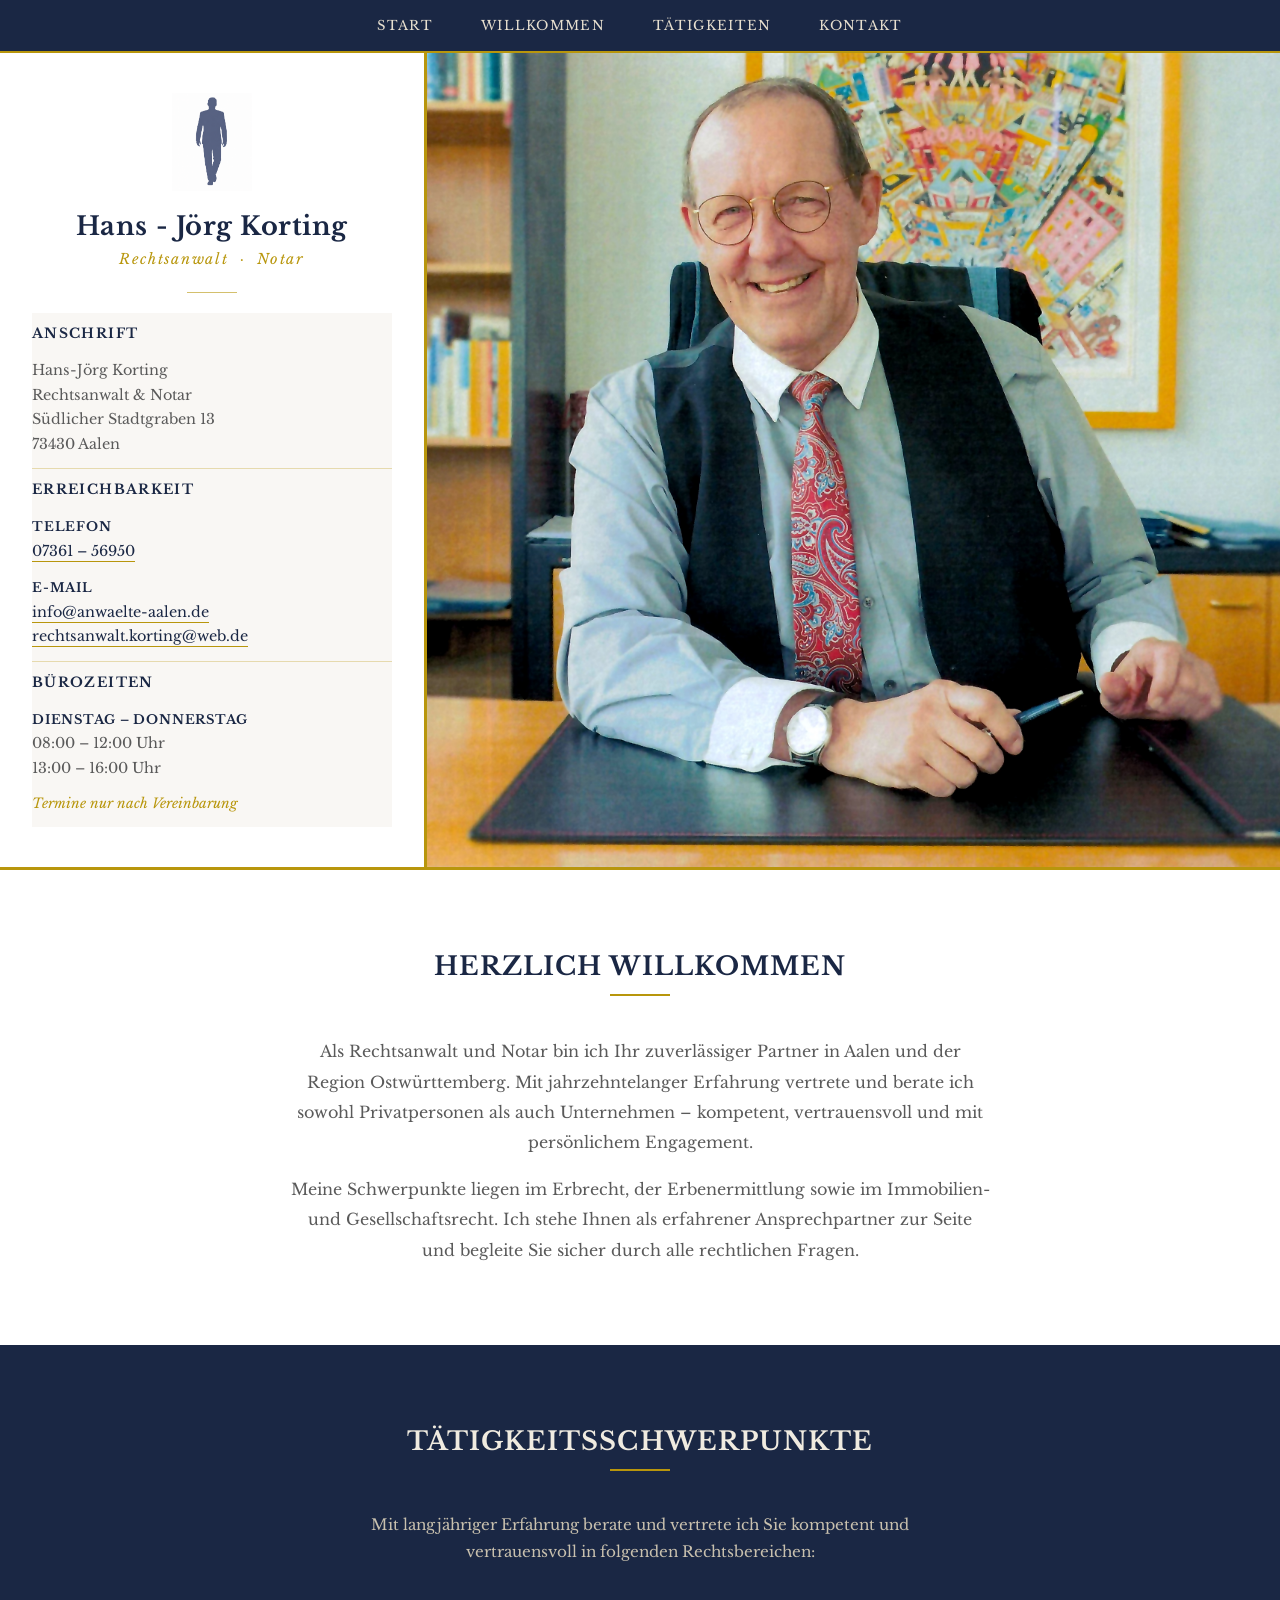
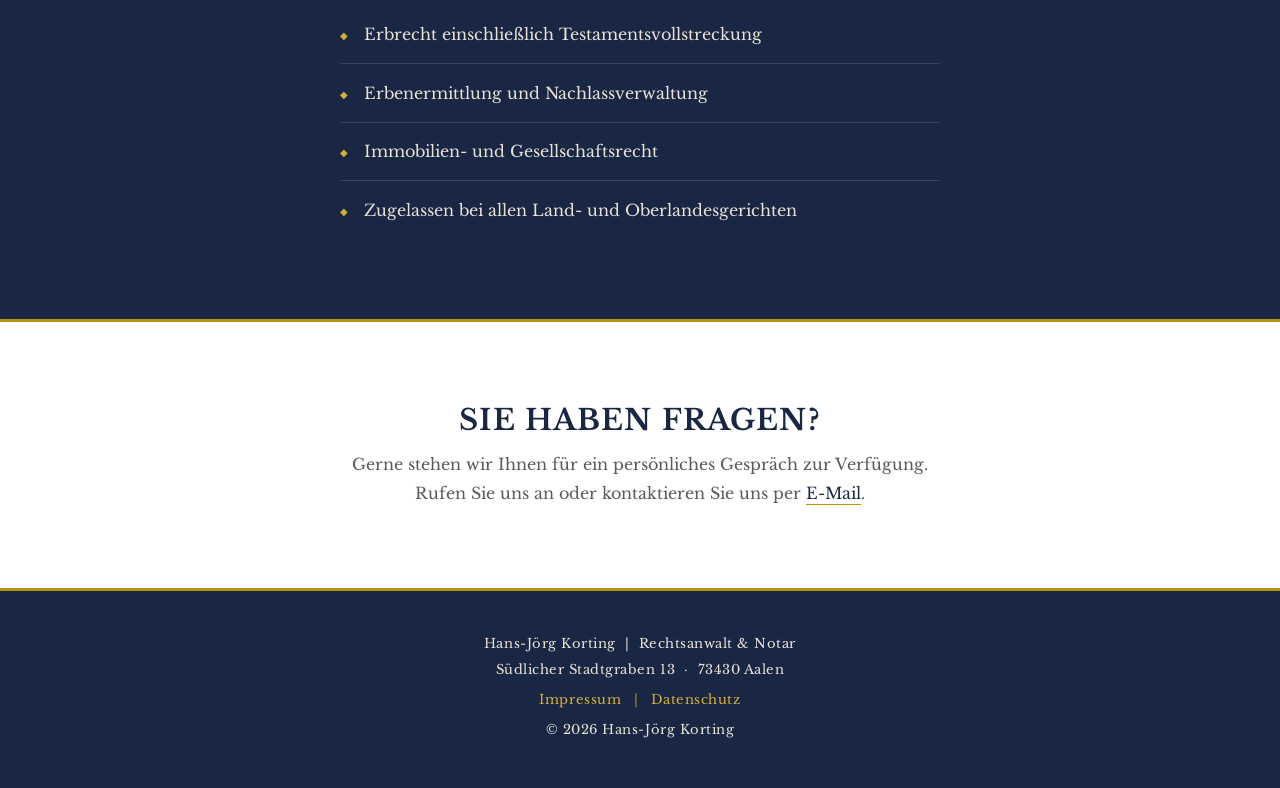
==== index.html @ 3448aa49 "remove word a.d." ====
<!DOCTYPE html>
<html lang="de">
<head>
  <meta charset="UTF-8">
  <meta name="viewport" content="width=device-width, initial-scale=1.0">
  <title>Hans-Jörg Korting – Rechtsanwalt &amp; Notar , Aalen</title>
  <meta name="description" content="Kanzlei Hans-Jörg Korting, Rechtsanwalt und Notar  in Aalen. Tätigkeitsschwerpunkte: Erbrecht, Erbenermittlung, Immobilien- und Gesellschaftsrecht.">
  <meta name="robots" content="index, follow">
  <!-- Open Graph / WhatsApp / Social Media Vorschau -->
  <meta property="og:type" content="website">
  <meta property="og:url" content="https://container.ga-cms.de/">
  <meta property="og:title" content="Hans-Jörg Korting – Rechtsanwalt &amp; Notar , Aalen">
  <meta property="og:description" content="Kanzlei Hans-Jörg Korting in Aalen. Tätigkeitsschwerpunkte: Erbrecht, Erbenermittlung, Immobilien- und Gesellschaftsrecht.">
  <meta property="og:image" content="https://container.ga-cms.de/images/logo.png">
  <meta property="og:image:width" content="1200">
  <meta property="og:image:height" content="630">
  <meta property="og:locale" content="de_DE">
  <link rel="icon" type="image/png" href="images/logo.png">
  <link rel="stylesheet" href="styles.css">
</head>
<body>

  <!-- =====================================================
       NAVIGATION
  ====================================================== -->
  <nav aria-label="Hauptnavigation">
    <div class="nav-inner">
      <a href="#hero">Start</a>
      <a href="#willkommen">Willkommen</a>
      <a href="#taetigkeiten">Tätigkeiten</a>
      <a href="#kontakt">Kontakt</a>
    </div>
  </nav>

  <!-- =====================================================
       HERO + PORTRAIT (Grid-Layout)
  ====================================================== -->
  <header id="hero" role="banner">
    <div class="intro-grid">

      <!-- Linke Spalte: Logo, Name, Kontakt-Kästchen -->
      <div class="intro-left">
        <img
          src="images/logo.png"
          alt="Kanzlei Hans-Jörg Korting Logo"
          class="hero-logo"
        >
        <h1 class="hero-name">Hans&nbsp;-&nbsp;Jörg Korting</h1>
        <p class="hero-title">Rechtsanwalt &nbsp;&middot;&nbsp; Notar </p>
        <span class="hero-divider" aria-hidden="true"></span>

        <div class="intro-cards" id="kontakt">
          <div class="kontakt-card">
            <h3>Anschrift</h3>
            <p>
              Hans-Jörg Korting<br>
              Rechtsanwalt &amp; Notar <br>
              Südlicher Stadtgraben 13<br>
              73430 Aalen
            </p>
          </div>
          <div class="kontakt-card">
            <h3>Erreichbarkeit</h3>
            <p>
              <span class="kontakt-label">Telefon</span><br>
              <a href="tel:+4973615695">07361 &ndash; 56950</a>
            </p>
            <p>
              <span class="kontakt-label">E-Mail</span><br>
              <a href="mailto:info@anwaelte-aalen.de">info@anwaelte-aalen.de</a><br>
              <a href="mailto:Rechtsanwalt.korting@web.de">rechtsanwalt.korting@web.de</a>
            </p>
          </div>
          <div class="kontakt-card">
            <h3>Bürozeiten</h3>
            <p>
              <span class="kontakt-label">Dienstag &ndash; Donnerstag</span><br>
              08:00 &ndash; 12:00 Uhr<br>
              13:00 &ndash; 16:00 Uhr
            </p>
            <p class="kontakt-hinweis">Termine nur nach Vereinbarung</p>
          </div>
        </div>
      </div>

      <!-- Rechte Spalte: Portrait -->
      <div class="intro-right">
        <img
          src="images/portrait.jpg"
          alt="Hans-Jörg Korting, Rechtsanwalt und Notar "
          class="portrait-img"
        >
      </div>

    </div>
  </header>



  <!-- =====================================================
       WILLKOMMEN
  ====================================================== -->
  <section id="willkommen" aria-labelledby="willkommen-heading">
    <div class="section-inner willkommen-inner">
      <h2 id="willkommen-heading" class="section-title">Herzlich Willkommen</h2>
      <p>
        Als Rechtsanwalt und Notar  bin ich Ihr zuverlässiger Partner in Aalen
        und der Region Ostwürttemberg. Mit jahrzehntelanger Erfahrung vertrete und
        berate ich sowohl Privatpersonen als auch Unternehmen – kompetent,
        vertrauensvoll und mit persönlichem Engagement.
      </p>
      <p>
        Meine Schwerpunkte liegen im Erbrecht, der Erbenermittlung sowie im
        Immobilien- und Gesellschaftsrecht. Ich stehe Ihnen als erfahrener
        Ansprechpartner zur Seite und begleite Sie sicher durch alle rechtlichen
        Fragen.
      </p>
    </div>
  </section>

  <!-- =====================================================
       TÄTIGKEITSSCHWERPUNKTE
  ====================================================== -->
  <section id="taetigkeiten" aria-labelledby="taetigkeiten-heading">
    <div class="section-inner">
      <h2 id="taetigkeiten-heading" class="section-title">Tätigkeitsschwerpunkte</h2>
      <p class="intro-text">
        Mit langjähriger Erfahrung berate und vertrete ich Sie kompetent und
        vertrauensvoll in folgenden Rechtsbereichen:
      </p>
      <ul class="taetigkeiten-liste">
        <li>Erbrecht einschließlich Testamentsvollstreckung</li>
        <li>Erbenermittlung und Nachlassverwaltung</li>
        <li>Immobilien- und Gesellschaftsrecht</li>
        <li>Zugelassen bei allen Land- und Oberlandesgerichten</li>
      </ul>
    </div>
  </section>

  <!-- =====================================================
       CTA
  ====================================================== -->
  <section id="cta" aria-labelledby="cta-heading">
    <div class="section-inner cta-inner">
      <h2 id="cta-heading">Sie haben Fragen?</h2>
      <p>
        Gerne stehen wir Ihnen für ein persönliches Gespräch zur Verfügung.<br>
        Rufen Sie uns an oder kontaktieren Sie uns per
        <a href="mailto:info@anwaelte-aalen.de">E-Mail</a>.
      </p>
    </div>
  </section>

  <!-- =====================================================
       FOOTER
  ====================================================== -->
  <footer>
    <p>
      Hans-Jörg Korting &nbsp;|&nbsp; Rechtsanwalt &amp; Notar <br>
      Südlicher Stadtgraben 13&nbsp;&nbsp;·&nbsp;&nbsp;73430 Aalen
    </p>
    <p>
      <a href="impressum.html">Impressum</a>
      <span class="footer-sep">|</span>
      <a href="datenschutz.html">Datenschutz</a>
    </p>
    <p>&copy; <span id="year">2026</span> Hans-Jörg Korting</p>
  </footer>

</body>
</html>
---- styles.css ----
/* ============================================================
   Kanzlei Hans-Jörg Korting – Stylesheet
   Farbschema: Dunkelblau (#1a2744) + Gold (#b8960c)
   ============================================================ */

@import url('https://fonts.googleapis.com/css2?family=Libre+Baskerville:ital,wght@0,400;0,700;1,400&display=swap');

/* --- Variablen -------------------------------------------- */
:root {
  --color-primary:  #1a2744;
  --color-gold:     #b8960c;
  --color-gold-light: #d4af37;
  --color-bg:       #f9f7f4;
  --color-bg-alt:   #ffffff;
  --color-text:     #2c2c2c;
  --color-text-muted: #5a5a5a;
  --max-width:      860px;
  --section-padding: 5rem 1.5rem;
}

/* --- Reset ------------------------------------------------- */
*, *::before, *::after {
  box-sizing: border-box;
  margin: 0;
  padding: 0;
}

html {
  scroll-behavior: smooth;
}

body {
  font-family: 'Libre Baskerville', Georgia, serif;
  background-color: var(--color-bg);
  color: var(--color-text);
  font-size: 1rem;
  line-height: 1.8;
}

/* --- Typographie ------------------------------------------- */
h1, h2, h3 {
  font-family: 'Libre Baskerville', Georgia, serif;
  color: var(--color-primary);
  line-height: 1.25;
}

h2 {
  font-size: 1.6rem;
  margin-bottom: 0.5rem;
  letter-spacing: 0.04em;
  text-transform: uppercase;
}

h3 {
  font-size: 1.1rem;
  color: var(--color-primary);
  margin-bottom: 0.75rem;
}

p {
  margin-bottom: 1rem;
  color: var(--color-text);
}

/* --- Dekorations-Linie nach Überschriften ----------------- */
.section-title {
  text-align: center;
  margin-bottom: 2.5rem;
}

.section-title::after {
  content: '';
  display: block;
  width: 60px;
  height: 2px;
  background: var(--color-gold);
  margin: 0.75rem auto 0;
}

/* --- Navigation ------------------------------------------- */
nav {
  position: sticky;
  top: 0;
  z-index: 100;
  background-color: var(--color-primary);
  border-bottom: 2px solid var(--color-gold);
}

.nav-inner {
  max-width: var(--max-width);
  margin: 0 auto;
  display: flex;
  justify-content: center;
  gap: 0;
}

.nav-inner a {
  display: inline-block;
  padding: 0.85rem 1.5rem;
  color: #e8e0d0;
  text-decoration: none;
  font-size: 0.82rem;
  letter-spacing: 0.1em;
  text-transform: uppercase;
  transition: color 0.2s, background-color 0.2s;
}

.nav-inner a:hover {
  color: var(--color-gold-light);
  background-color: rgba(255, 255, 255, 0.05);
}

/* --- Hero / Intro-Grid ------------------------------------ */
#hero {
  background-color: #ffffff;
  border-bottom: 3px solid var(--color-gold);
  scroll-margin-top: 50px;
}

.intro-grid {
  display: grid;
  grid-template-columns: 1fr 2fr;
  min-height: 520px;
}

/* Linke Spalte */
.intro-left {
  background-color: #ffffff;
  padding: 2.5rem 2rem;
  display: flex;
  flex-direction: column;
  align-items: center;
  text-align: center;
  border-right: 3px solid var(--color-gold);
}

.hero-logo {
  max-width: 80px;
  width: 100%;
  height: auto;
  margin-bottom: 1.25rem;
  display: block;
  margin-left: auto;
  margin-right: auto;
}

.hero-name {
  font-size: 1.6rem;
  color: var(--color-primary);
  letter-spacing: 0.02em;
  margin-bottom: 0.3rem;
  font-weight: 700;
  line-height: 1.2;
}

.hero-title {
  font-size: 0.9rem;
  color: var(--color-gold);
  letter-spacing: 0.12em;
  font-style: italic;
  margin-bottom: 0;
}

.hero-divider {
  display: block;
  width: 50px;
  height: 1px;
  background: var(--color-gold);
  margin: 1.25rem 0;
  opacity: 0.6;
}

/* Kontakt-Info links */
.intro-kontakt {
  width: 100%;
}

.intro-kontakt p {
  font-size: 0.82rem;
  color: var(--color-text-muted);
  line-height: 1.7;
  margin-bottom: 0.6rem;
}

.intro-kontakt p:last-child {
  margin-bottom: 0;
}

.intro-kontakt a {
  color: var(--color-primary);
  text-decoration: none;
  border-bottom: 1px solid var(--color-gold);
  padding-bottom: 1px;
  transition: color 0.2s;
}

.intro-kontakt a:hover {
  color: var(--color-gold);
}

.intro-label {
  font-weight: 700;
  font-size: 0.76rem;
  text-transform: uppercase;
  letter-spacing: 0.06em;
  color: var(--color-primary);
}

.intro-hinweis {
  font-style: italic;
  color: var(--color-gold) !important;
}

/* Rechte Spalte */
.intro-right {
  overflow: hidden;
  position: relative;
}

/* Kontakt-Kästchen in linker Spalte */
.intro-cards {
  width: 100%;
  display: flex;
  flex-direction: column;
  gap: 0;
  scroll-margin-top: 50px;
}

.intro-cards .kontakt-card {
  border-top: none;
  border-bottom: 1px solid rgba(184, 150, 12, 0.3);
  padding: 0.75rem 0;
  text-align: left;
}

.intro-cards .kontakt-card:last-child {
  border-bottom: none;
}

.portrait-img {
  display: block;
  width: 100%;
  height: 100%;
  object-fit: cover;
  object-position: center 8%;
}

/* --- Portrait (alter Block, nicht mehr genutzt) ----------- */
#portrait {
  display: none;
}



/* --- Sektionen allgemein ----------------------------------- */
section {
  padding: var(--section-padding);
  scroll-margin-top: 50px; /* Sticky-Nav-Höhe ausgleichen */
}

/* Portrait-Block ebenfalls korrigieren */
#portrait {
  scroll-margin-top: 50px;
}

.section-inner {
  max-width: var(--max-width);
  margin: 0 auto;
}

/* --- Willkommen ------------------------------------------- */
#willkommen {
  background-color: var(--color-bg-alt);
}

.willkommen-inner {
  max-width: 700px;
  text-align: center;
}

.willkommen-inner p {
  font-size: 1rem;
  color: var(--color-text-muted);
  line-height: 1.9;
  margin-bottom: 1rem;
}

.willkommen-inner p:last-child {
  margin-bottom: 0;
}

/* --- Tätigkeitsschwerpunkte -------------------------------- */
#taetigkeiten {
  background-color: var(--color-primary);
}

#taetigkeiten .section-title {
  color: #f0ebe0;
}

#taetigkeiten .section-title::after {
  background: var(--color-gold);
}

.intro-text {
  text-align: center;
  max-width: 640px;
  margin: 0 auto 2.5rem;
  color: #c8c0ae;
  font-size: 0.95rem;
}

.taetigkeiten-liste {
  list-style: none;
  padding: 0;
  max-width: 600px;
  margin: 0 auto;
}

.taetigkeiten-liste li {
  display: flex;
  align-items: flex-start;
  gap: 1rem;
  padding: 0.9rem 0;
  border-bottom: 1px solid rgba(255, 255, 255, 0.12);
  font-size: 1rem;
  color: #e8e2d6;
}

.taetigkeiten-liste li:last-child {
  border-bottom: none;
}

.taetigkeiten-liste li::before {
  content: '◆';
  color: var(--color-gold-light);
  font-size: 0.6rem;
  margin-top: 0.5rem;
  flex-shrink: 0;
}

/* --- Kontakt ---------------------------------------------- */
#kontakt {
  background-color: var(--color-bg-alt);
}

.kontakt-grid {
  display: grid;
  grid-template-columns: repeat(3, 1fr);
  gap: 2rem;
  max-width: var(--max-width);
  margin: 0 auto;
}

.kontakt-card {
  background-color: var(--color-bg);
  border-top: 3px solid var(--color-gold);
  padding: 1.75rem 1.5rem;
}

.kontakt-card h3 {
  font-size: 0.85rem;
  text-transform: uppercase;
  letter-spacing: 0.1em;
  color: var(--color-primary);
  margin-bottom: 1rem;
}

.kontakt-card p {
  font-size: 0.9rem;
  color: var(--color-text-muted);
  line-height: 1.7;
  margin-bottom: 0.75rem;
}

.kontakt-card p:last-child {
  margin-bottom: 0;
}

.kontakt-card a {
  color: var(--color-primary);
  text-decoration: none;
  border-bottom: 1px solid var(--color-gold);
  padding-bottom: 1px;
  transition: color 0.2s;
}

.kontakt-card a:hover {
  color: var(--color-gold);
}

.kontakt-label {
  font-weight: 700;
  color: var(--color-primary);
  font-size: 0.8rem;
  text-transform: uppercase;
  letter-spacing: 0.06em;
}

.kontakt-hinweis {
  font-style: italic;
  color: var(--color-gold) !important;
  font-size: 0.85rem !important;
}

@media (max-width: 768px) {
  .kontakt-grid {
    grid-template-columns: 1fr;
    gap: 1.25rem;
  }
}

/* --- Datenschutz ------------------------------------------ */
#datenschutz {
  background-color: var(--color-bg);
}

.datenschutz-block {
  margin-bottom: 2rem;
}

.datenschutz-block h3 {
  font-size: 0.95rem;
  text-transform: uppercase;
  letter-spacing: 0.08em;
  color: var(--color-primary);
  border-left: 3px solid var(--color-gold);
  padding-left: 0.75rem;
  margin-bottom: 0.6rem;
}

.datenschutz-block p {
  font-size: 0.88rem;
  color: var(--color-text-muted);
  line-height: 1.75;
  margin-bottom: 0.5rem;
}

/* --- CTA --------------------------------------------------- */
#cta {
  background-color: var(--color-bg-alt);
  border-top: 3px solid var(--color-gold);
  border-bottom: 3px solid var(--color-gold);
}

.cta-inner {
  text-align: center;
}

#cta h2 {
  color: var(--color-primary);
  font-size: 1.8rem;
  margin-bottom: 0.75rem;
}

#cta h2::after {
  display: none;
}

#cta p {
  color: var(--color-text-muted);
  font-size: 1rem;
  line-height: 1.8;
  margin-bottom: 0;
}

#cta a {
  color: var(--color-primary);
  text-decoration: none;
  border-bottom: 1px solid var(--color-gold);
  padding-bottom: 1px;
  transition: color 0.2s;
}

#cta a:hover {
  color: var(--color-gold);
}

/* --- Footer ----------------------------------------------- */
footer {
  background-color: var(--color-primary);
  color: #e8e2d6;
  text-align: center;
  padding: 2.5rem 1.5rem;
  font-size: 0.82rem;
  letter-spacing: 0.04em;
  line-height: 2;
}

footer p {
  color: #e8e2d6;
  margin-bottom: 0.25rem;
}

footer a {
  color: var(--color-gold-light);
  text-decoration: none;
  transition: color 0.2s;
}

footer a:hover {
  color: #f0d060;
  text-decoration: underline;
}

footer .footer-sep {
  color: var(--color-gold);
  margin: 0 0.5rem;
}

/* --- Portrait-Bild ---------------------------------------- */
#portrait {
  display: none; /* jetzt im intro-grid integriert */
}


/* --- Responsive ------------------------------------------- */
@media (max-width: 768px) {
  :root {
    --section-padding: 3.5rem 1.25rem;
  }

  /* Intro-Grid: untereinander auf Mobile */
  .intro-grid {
    grid-template-columns: 1fr;
    min-height: unset;
  }

  .intro-left {
    border-right: none;
    border-bottom: 3px solid var(--color-gold);
    align-items: center;
    text-align: center;
    padding: 2rem 1.5rem;
  }

  .intro-cards {
    border-left: none;
    border-top: 3px solid var(--color-gold);
  }

  .intro-cards .kontakt-card {
    padding: 1rem 1.5rem;
  }

  .hero-divider {
    margin: 1rem auto;
  }

  .intro-right .portrait-img {
    max-height: 320px;
    height: 320px;
  }

  .hero-name {
    font-size: 1.5rem;
  }

  .hero-title {
    font-size: 0.85rem;
  }

  h2 {
    font-size: 1.3rem;
  }

  .nav-inner a {
    padding: 0.75rem 0.85rem;
    font-size: 0.74rem;
    letter-spacing: 0.06em;
  }
}

@media (max-width: 420px) {
  .nav-inner {
    flex-wrap: wrap;
  }

  .nav-inner a {
    padding: 0.6rem 0.75rem;
    font-size: 0.72rem;
  }

  .hero-name {
    font-size: 1.4rem;
  }
}
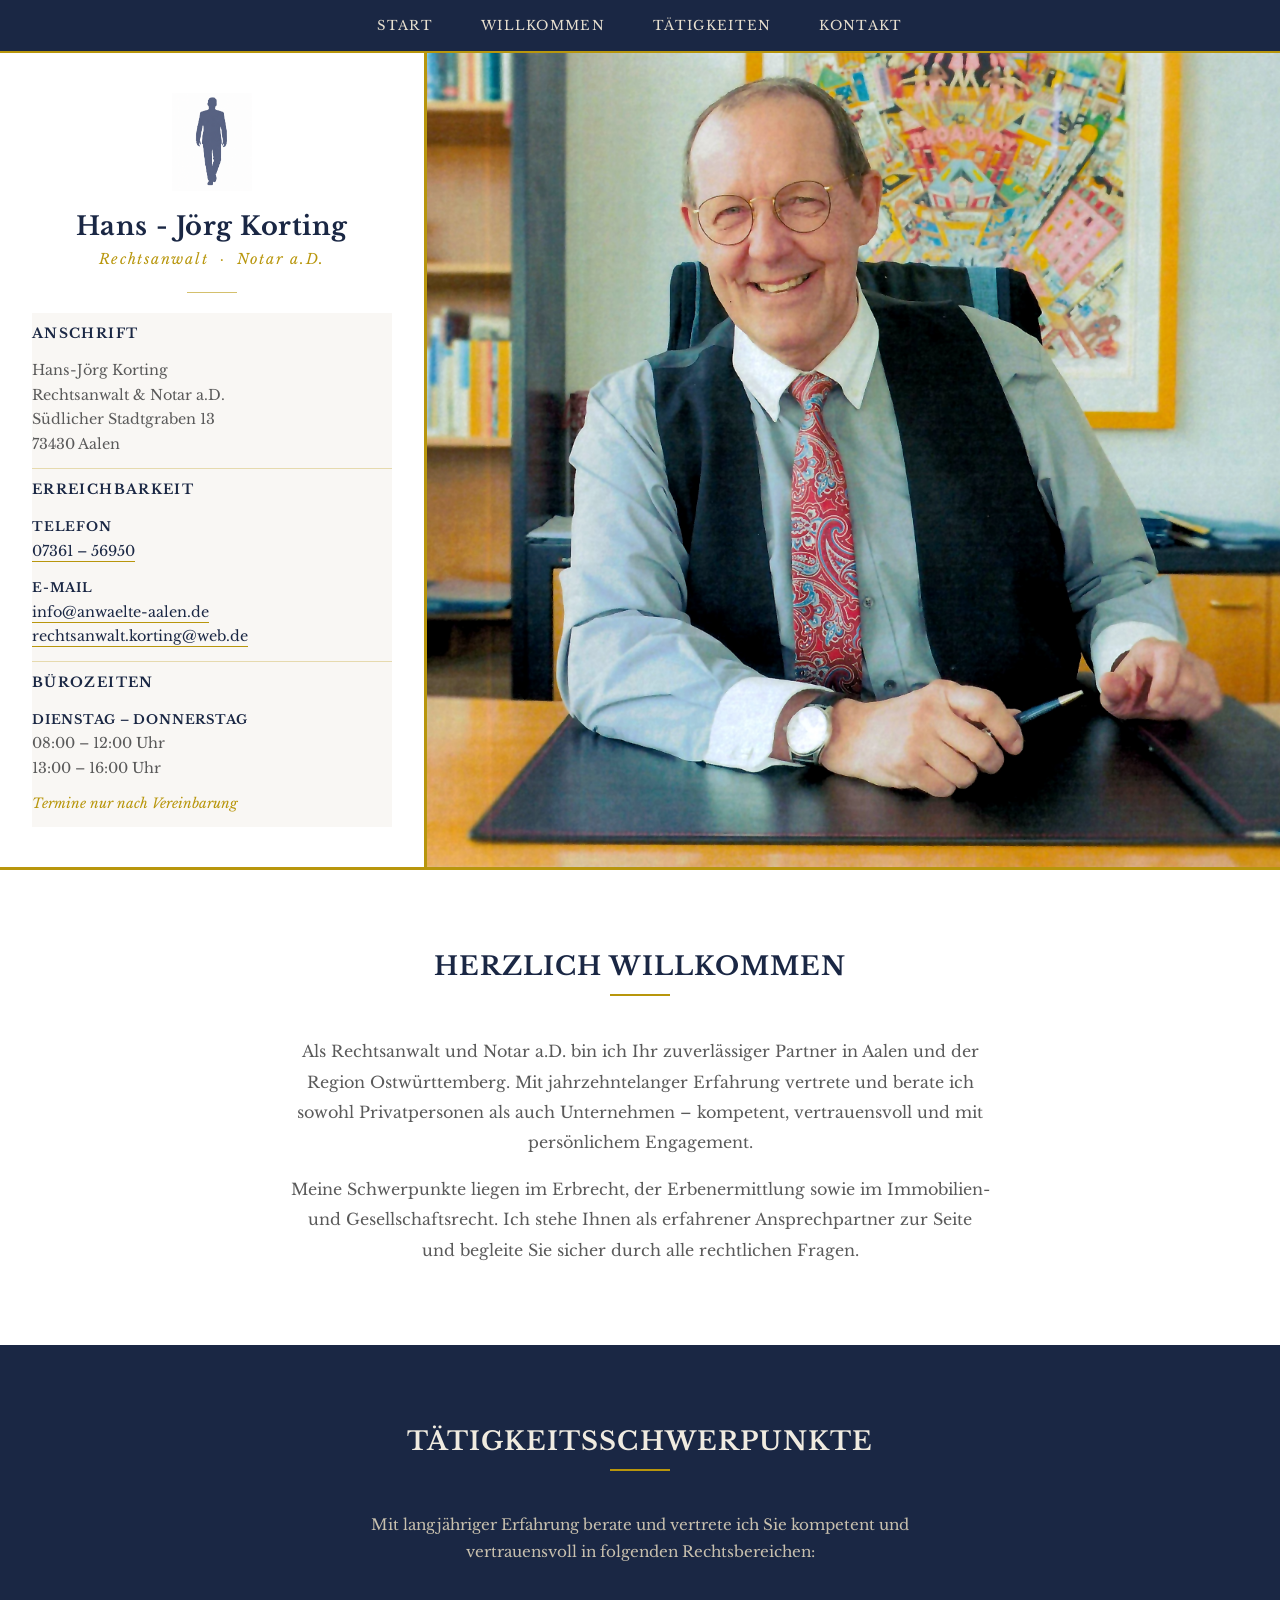
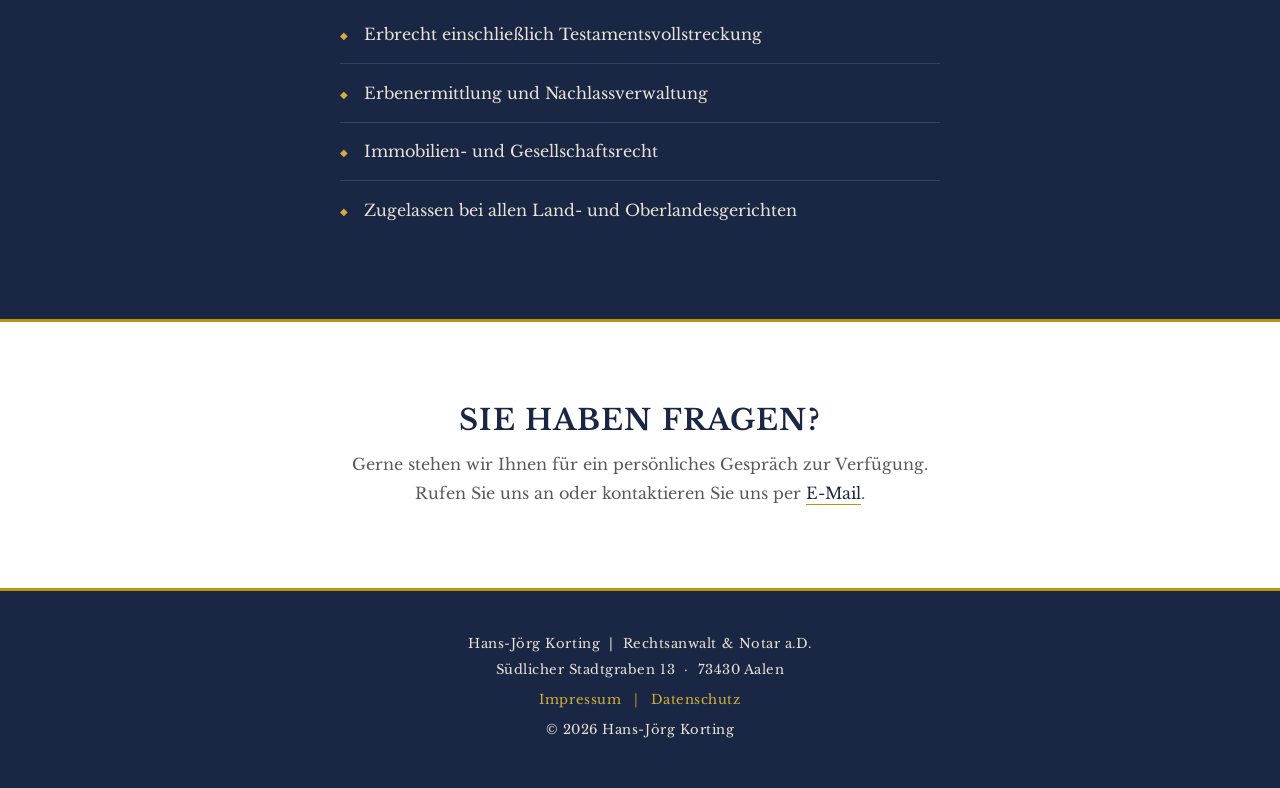
==== commit c1050378: "Revert "remove word a.d." This reverts commit 3448aa498207656ce33ee5ad10701d9248732527." ====
--- a/index.html
+++ b/index.html
@@ -3,15 +3,15 @@
 <head>
   <meta charset="UTF-8">
   <meta name="viewport" content="width=device-width, initial-scale=1.0">
-  <title>Hans-Jörg Korting – Rechtsanwalt &amp; Notar , Aalen</title>
-  <meta name="description" content="Kanzlei Hans-Jörg Korting, Rechtsanwalt und Notar  in Aalen. Tätigkeitsschwerpunkte: Erbrecht, Erbenermittlung, Immobilien- und Gesellschaftsrecht.">
+  <title>Hans-Jörg Korting – Rechtsanwalt &amp; Notar a.D., Aalen</title>
+  <meta name="description" content="Kanzlei Hans-Jörg Korting, Rechtsanwalt und Notar a.D. in Aalen. Tätigkeitsschwerpunkte: Erbrecht, Erbenermittlung, Immobilien- und Gesellschaftsrecht.">
   <meta name="robots" content="index, follow">
   <!-- Open Graph / WhatsApp / Social Media Vorschau -->
   <meta property="og:type" content="website">
-  <meta property="og:url" content="https://container.ga-cms.de/">
-  <meta property="og:title" content="Hans-Jörg Korting – Rechtsanwalt &amp; Notar , Aalen">
+  <meta property="og:url" content="https://www.anwaelte-aalen.de/">
+  <meta property="og:title" content="Hans-Jörg Korting – Rechtsanwalt &amp; Notar a.D., Aalen">
   <meta property="og:description" content="Kanzlei Hans-Jörg Korting in Aalen. Tätigkeitsschwerpunkte: Erbrecht, Erbenermittlung, Immobilien- und Gesellschaftsrecht.">
-  <meta property="og:image" content="https://container.ga-cms.de/images/logo.png">
+  <meta property="og:image" content="https://www.anwaelte-aalen.de/images/logo.png">
   <meta property="og:image:width" content="1200">
   <meta property="og:image:height" content="630">
   <meta property="og:locale" content="de_DE">
@@ -46,7 +46,7 @@
           class="hero-logo"
         >
         <h1 class="hero-name">Hans&nbsp;-&nbsp;Jörg Korting</h1>
-        <p class="hero-title">Rechtsanwalt &nbsp;&middot;&nbsp; Notar </p>
+        <p class="hero-title">Rechtsanwalt &nbsp;&middot;&nbsp; Notar a.D.</p>
         <span class="hero-divider" aria-hidden="true"></span>
 
         <div class="intro-cards" id="kontakt">
@@ -54,7 +54,7 @@
             <h3>Anschrift</h3>
             <p>
               Hans-Jörg Korting<br>
-              Rechtsanwalt &amp; Notar <br>
+              Rechtsanwalt &amp; Notar a.D.<br>
               Südlicher Stadtgraben 13<br>
               73430 Aalen
             </p>
@@ -87,7 +87,7 @@
       <div class="intro-right">
         <img
           src="images/portrait.jpg"
-          alt="Hans-Jörg Korting, Rechtsanwalt und Notar "
+          alt="Hans-Jörg Korting, Rechtsanwalt und Notar a.D."
           class="portrait-img"
         >
       </div>
@@ -104,7 +104,7 @@
     <div class="section-inner willkommen-inner">
       <h2 id="willkommen-heading" class="section-title">Herzlich Willkommen</h2>
       <p>
-        Als Rechtsanwalt und Notar  bin ich Ihr zuverlässiger Partner in Aalen
+        Als Rechtsanwalt und Notar a.D. bin ich Ihr zuverlässiger Partner in Aalen
         und der Region Ostwürttemberg. Mit jahrzehntelanger Erfahrung vertrete und
         berate ich sowohl Privatpersonen als auch Unternehmen – kompetent,
         vertrauensvoll und mit persönlichem Engagement.
@@ -156,7 +156,7 @@
   ====================================================== -->
   <footer>
     <p>
-      Hans-Jörg Korting &nbsp;|&nbsp; Rechtsanwalt &amp; Notar <br>
+      Hans-Jörg Korting &nbsp;|&nbsp; Rechtsanwalt &amp; Notar a.D.<br>
       Südlicher Stadtgraben 13&nbsp;&nbsp;·&nbsp;&nbsp;73430 Aalen
     </p>
     <p>
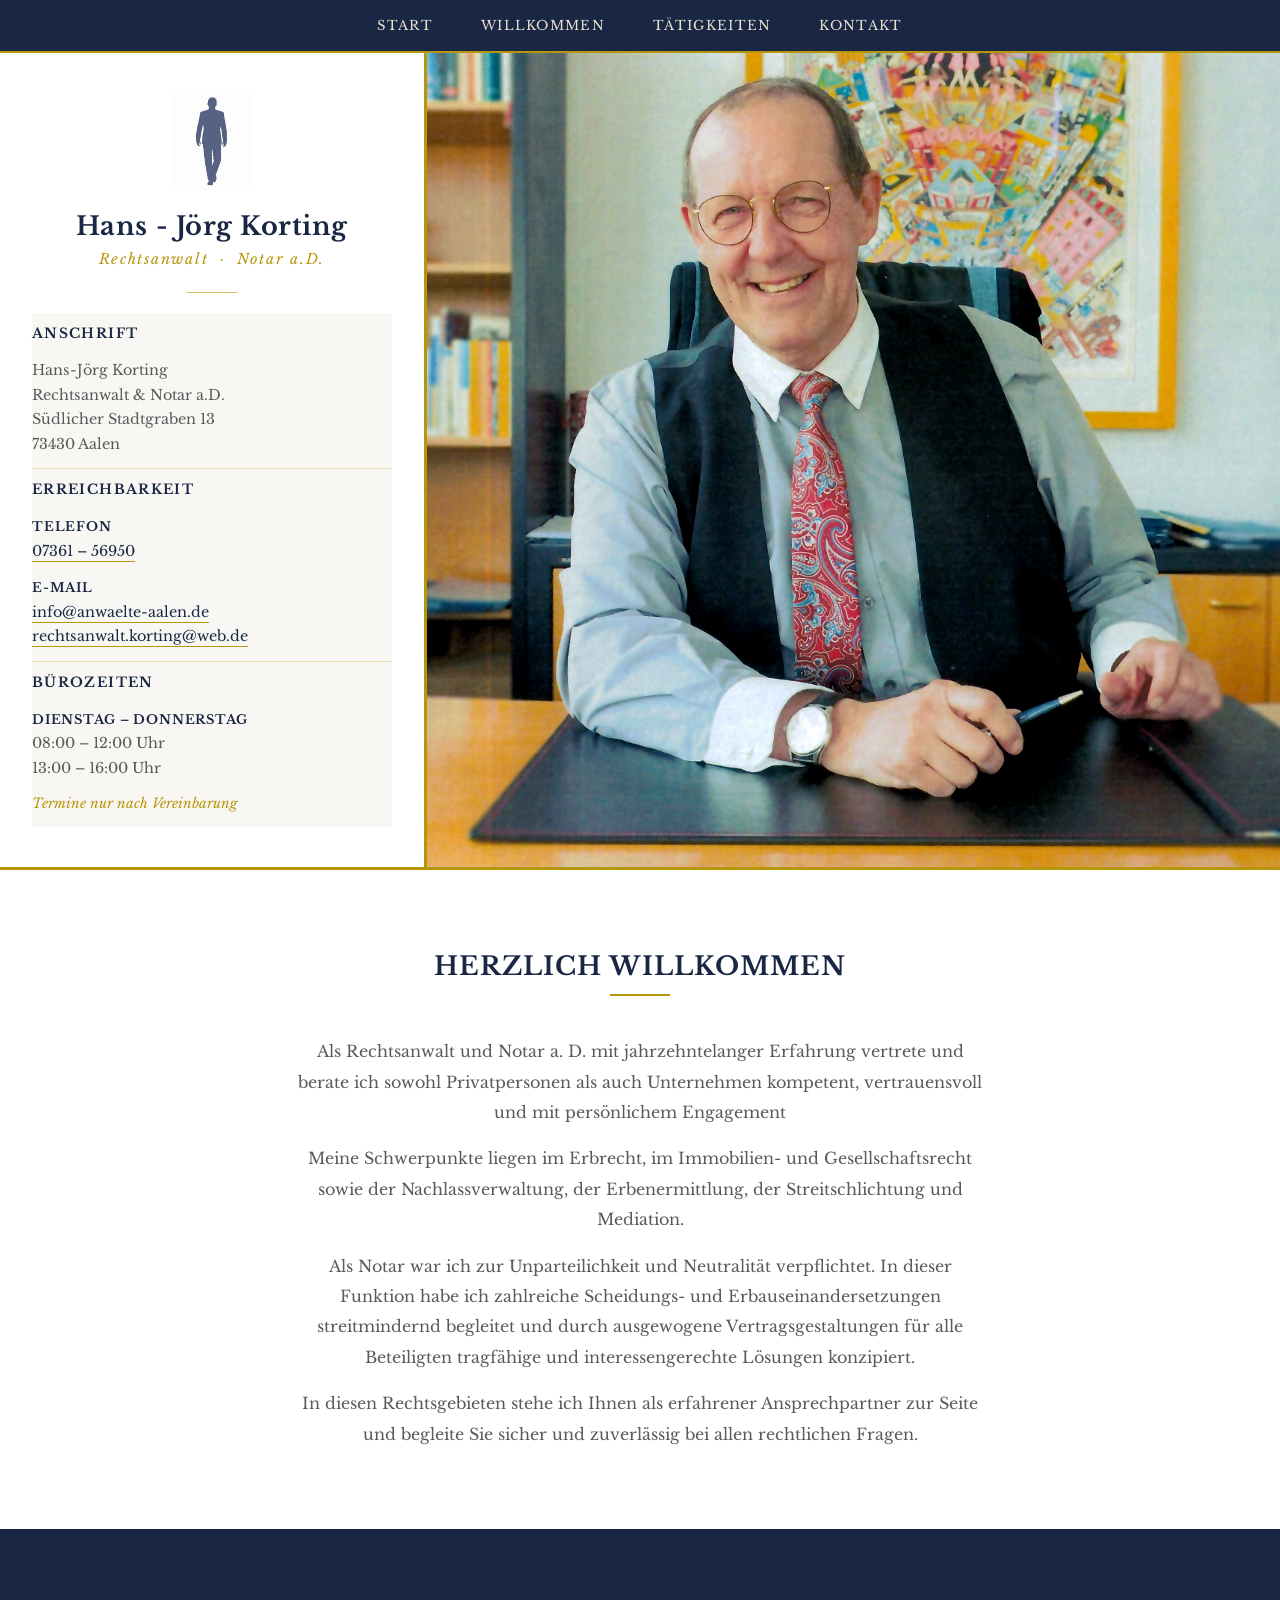
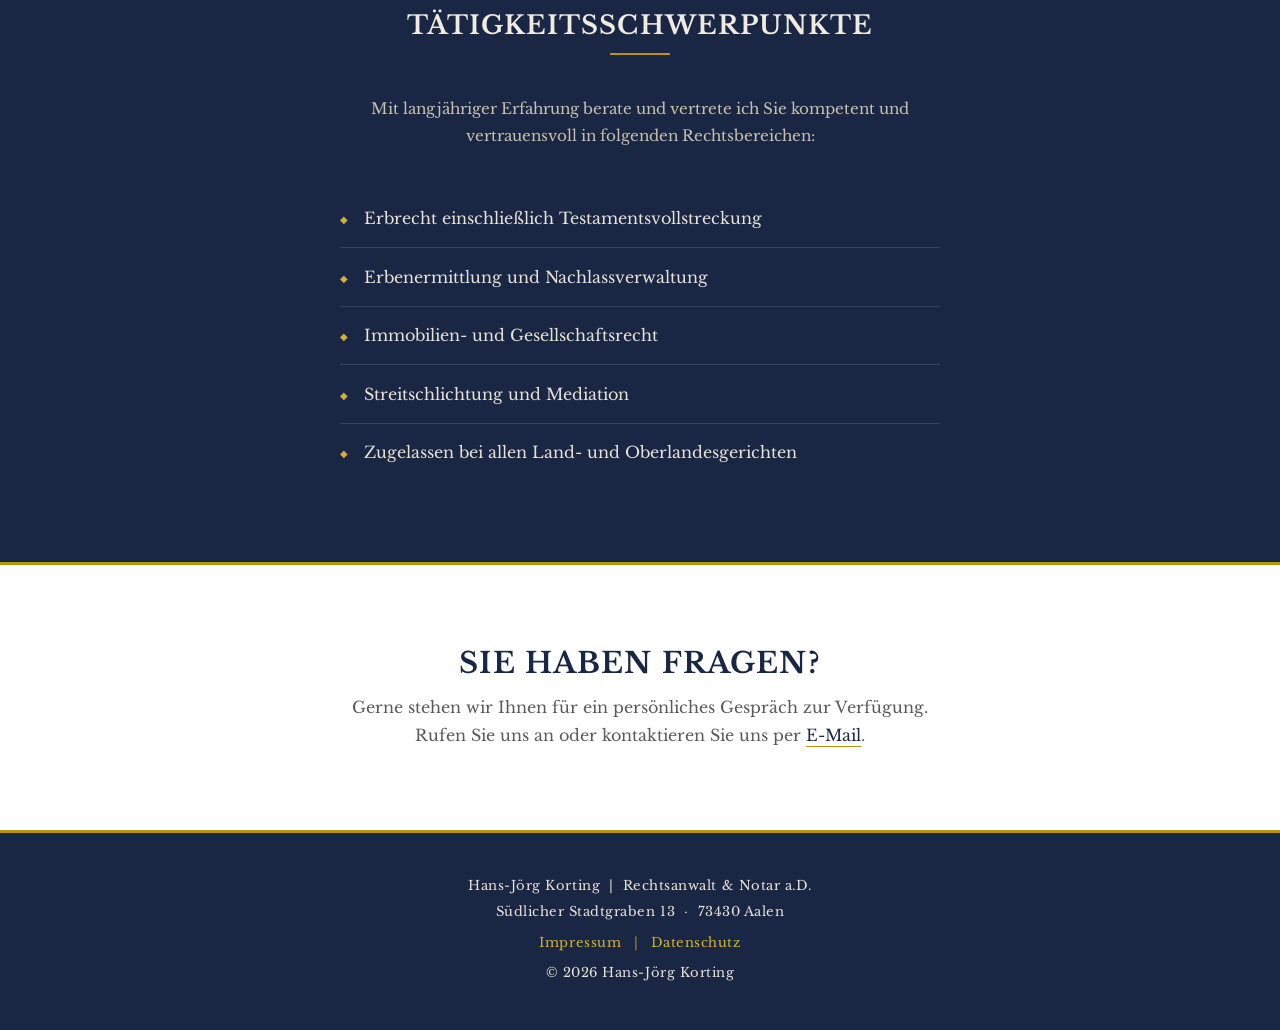
==== commit 451b5b5e: "Add Mediation to services and expand welcome section - Add "Mediation" to meta description and og:de" ====
--- a/index.html
+++ b/index.html
@@ -4,13 +4,13 @@
   <meta charset="UTF-8">
   <meta name="viewport" content="width=device-width, initial-scale=1.0">
   <title>Hans-Jörg Korting – Rechtsanwalt &amp; Notar a.D., Aalen</title>
-  <meta name="description" content="Kanzlei Hans-Jörg Korting, Rechtsanwalt und Notar a.D. in Aalen. Tätigkeitsschwerpunkte: Erbrecht, Erbenermittlung, Immobilien- und Gesellschaftsrecht.">
+  <meta name="description" content="Kanzlei Hans-Jörg Korting, Rechtsanwalt und Notar a.D. in Aalen. Tätigkeitsschwerpunkte: Erbrecht, Erbenermittlung, Mediation, Immobilien- und Gesellschaftsrecht.">
   <meta name="robots" content="index, follow">
   <!-- Open Graph / WhatsApp / Social Media Vorschau -->
   <meta property="og:type" content="website">
   <meta property="og:url" content="https://www.anwaelte-aalen.de/">
   <meta property="og:title" content="Hans-Jörg Korting – Rechtsanwalt &amp; Notar a.D., Aalen">
-  <meta property="og:description" content="Kanzlei Hans-Jörg Korting in Aalen. Tätigkeitsschwerpunkte: Erbrecht, Erbenermittlung, Immobilien- und Gesellschaftsrecht.">
+  <meta property="og:description" content="Kanzlei Hans-Jörg Korting in Aalen. Tätigkeitsschwerpunkte: Erbrecht, Erbenermittlung, Mediation, Immobilien- und Gesellschaftsrecht.">
   <meta property="og:image" content="https://www.anwaelte-aalen.de/images/logo.png">
   <meta property="og:image:width" content="1200">
   <meta property="og:image:height" content="630">
@@ -104,16 +104,24 @@
     <div class="section-inner willkommen-inner">
       <h2 id="willkommen-heading" class="section-title">Herzlich Willkommen</h2>
       <p>
-        Als Rechtsanwalt und Notar a.D. bin ich Ihr zuverlässiger Partner in Aalen
-        und der Region Ostwürttemberg. Mit jahrzehntelanger Erfahrung vertrete und
-        berate ich sowohl Privatpersonen als auch Unternehmen – kompetent,
-        vertrauensvoll und mit persönlichem Engagement.
+        Als Rechtsanwalt und Notar a. D. mit jahrzehntelanger Erfahrung vertrete und
+        berate ich sowohl Privatpersonen als auch Unternehmen kompetent,
+        vertrauensvoll und mit persönlichem Engagement
       </p>
       <p>
-        Meine Schwerpunkte liegen im Erbrecht, der Erbenermittlung sowie im
-        Immobilien- und Gesellschaftsrecht. Ich stehe Ihnen als erfahrener
-        Ansprechpartner zur Seite und begleite Sie sicher durch alle rechtlichen
-        Fragen.
+        Meine Schwerpunkte liegen im Erbrecht, im Immobilien- und Gesellschaftsrecht
+        sowie der Nachlassverwaltung, der Erbenermittlung, der Streitschlichtung und
+        Mediation.
+      </p>
+      <p>
+        Als Notar war ich zur Unparteilichkeit und Neutralität verpflichtet. In dieser
+        Funktion habe ich zahlreiche Scheidungs- und Erbauseinandersetzungen
+        streitmindernd begleitet und durch ausgewogene Vertragsgestaltungen für alle
+        Beteiligten tragfähige und interessengerechte Lösungen konzipiert.
+      </p>
+      <p>
+        In diesen Rechtsgebieten stehe ich Ihnen als erfahrener Ansprechpartner zur
+        Seite und begleite Sie sicher und zuverlässig bei allen rechtlichen Fragen.
       </p>
     </div>
   </section>
@@ -132,6 +140,7 @@
         <li>Erbrecht einschließlich Testamentsvollstreckung</li>
         <li>Erbenermittlung und Nachlassverwaltung</li>
         <li>Immobilien- und Gesellschaftsrecht</li>
+        <li>Streitschlichtung und Mediation</li>
         <li>Zugelassen bei allen Land- und Oberlandesgerichten</li>
       </ul>
     </div>
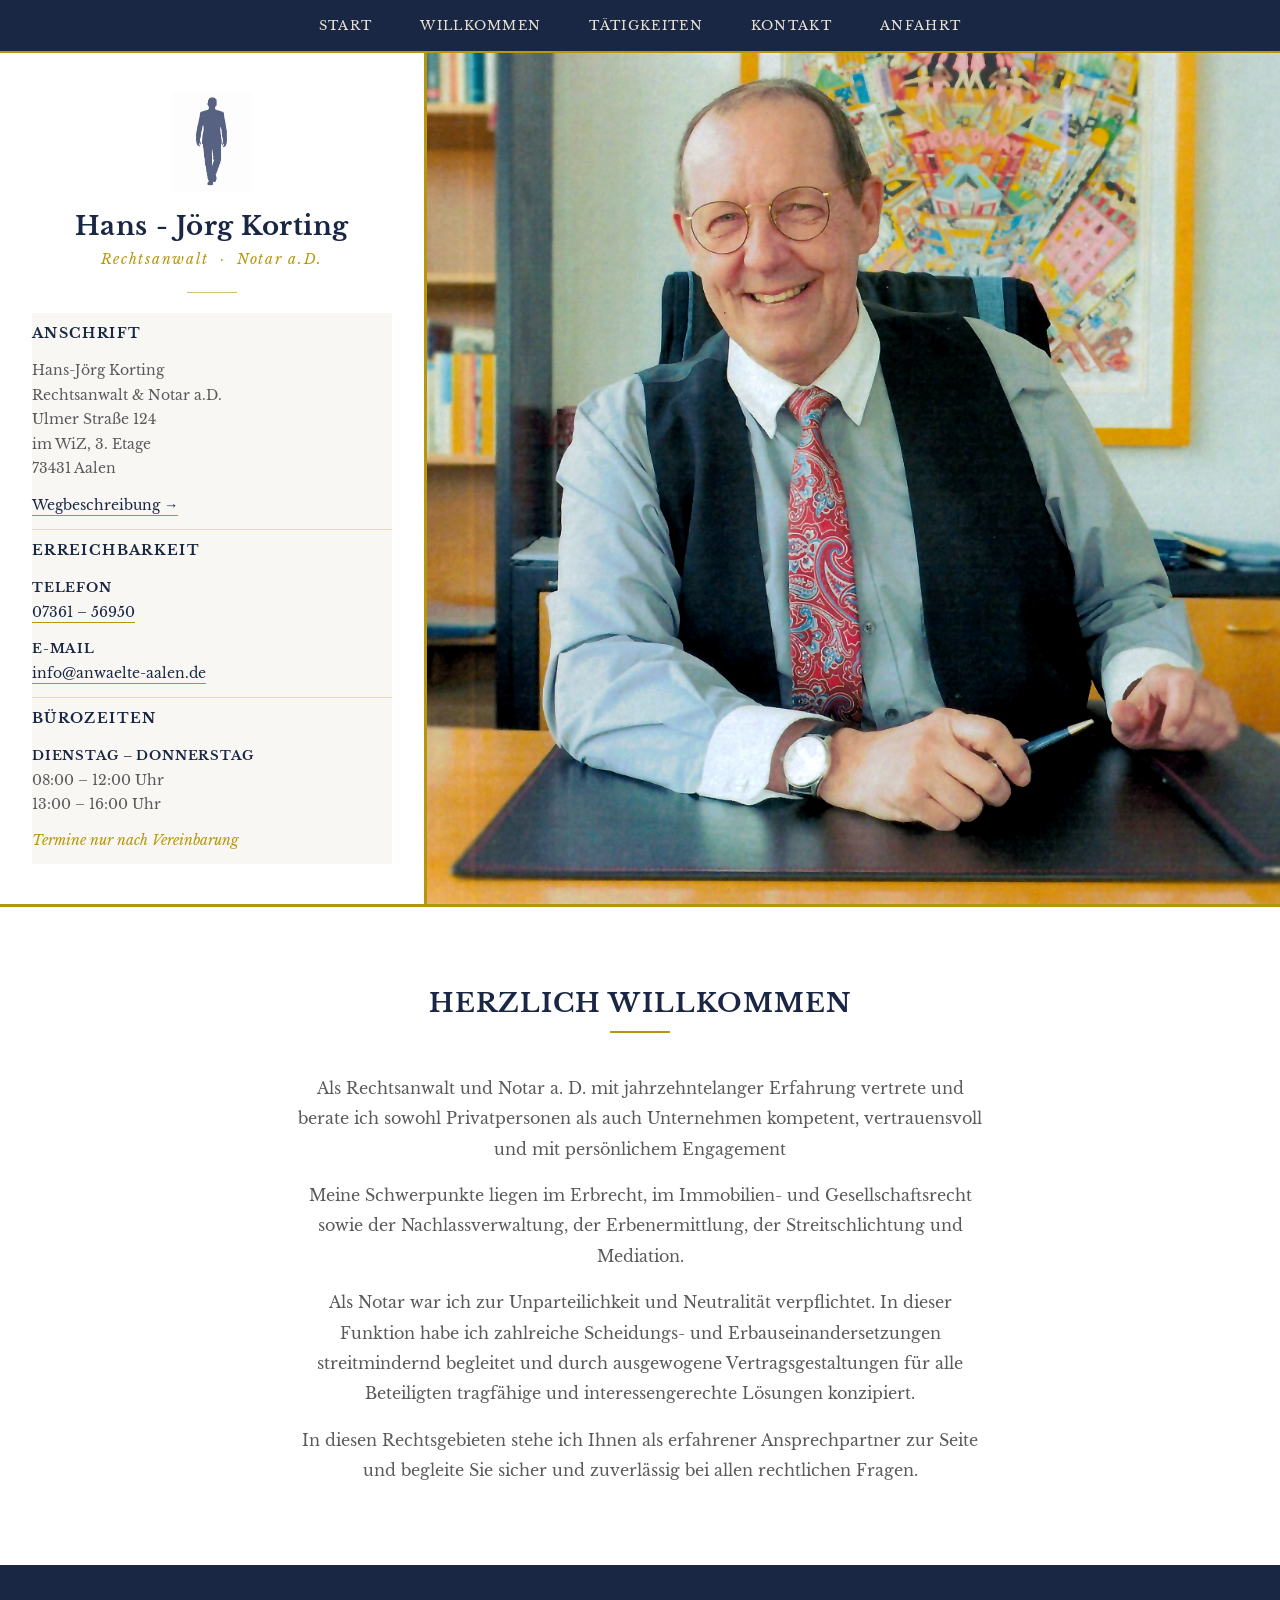
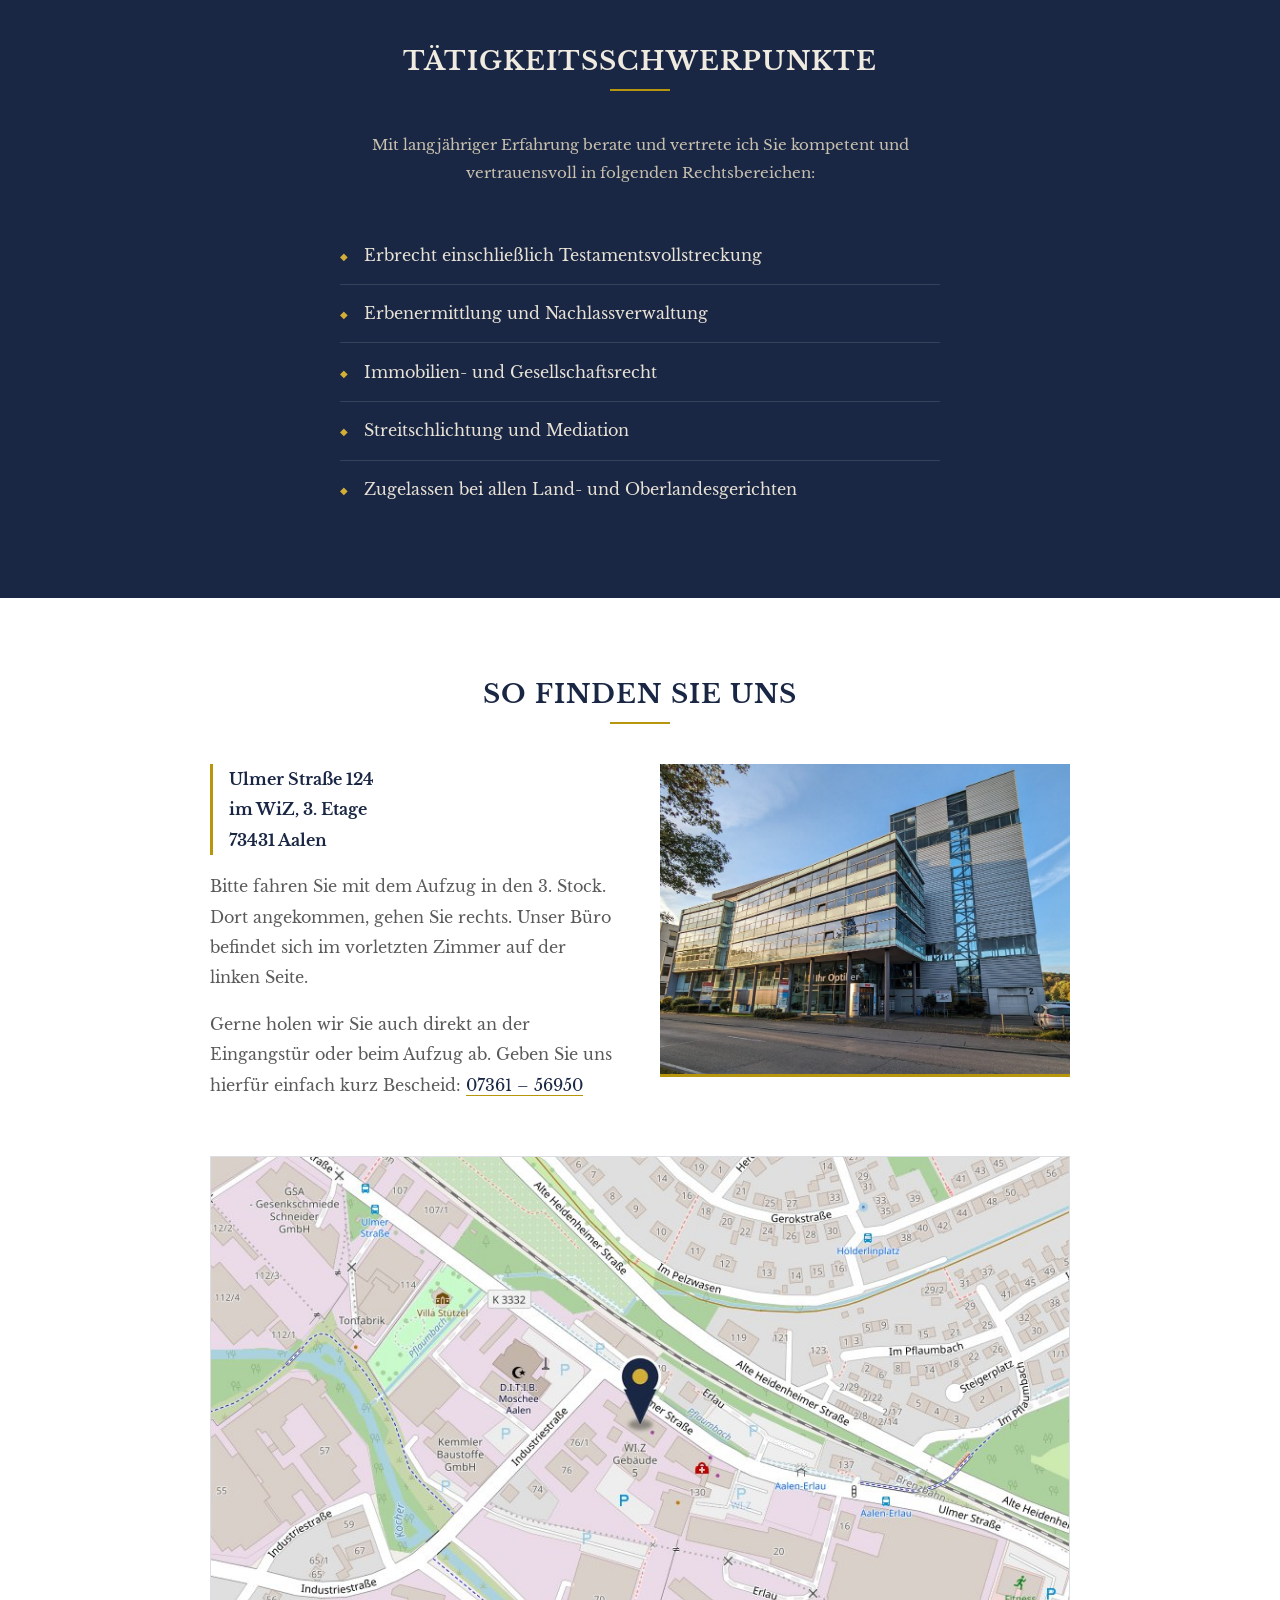
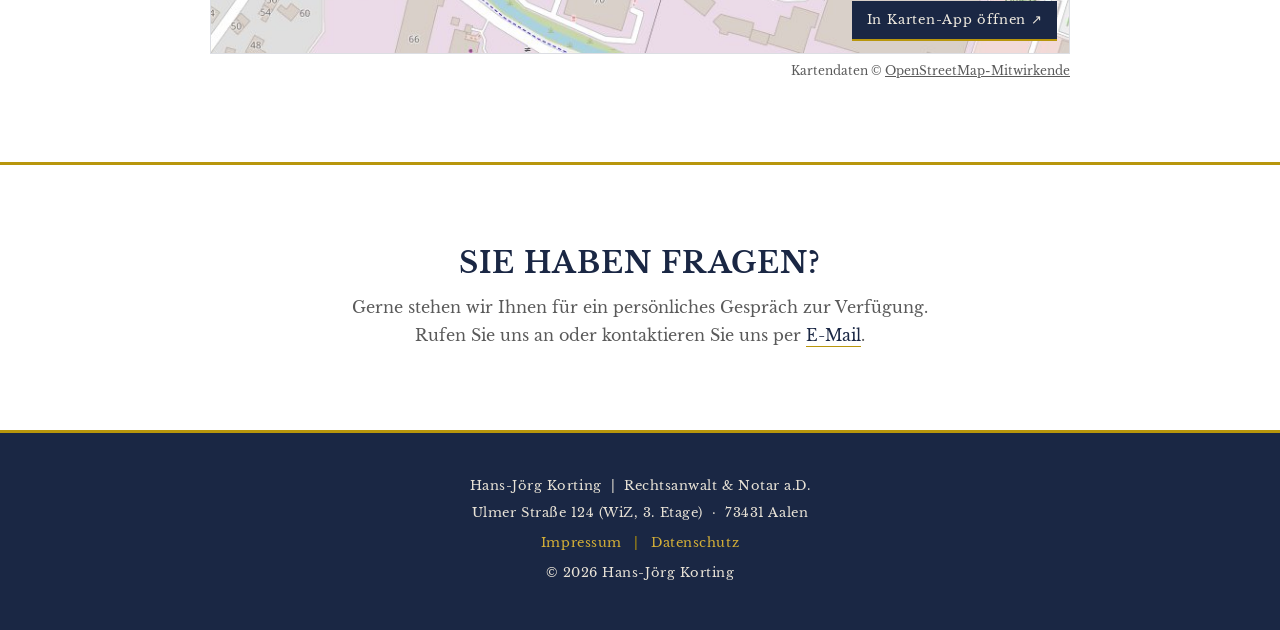
==== commit d9718ef2: "Move office to Ulmer Straße 124 and add Anfahrt section - New address (Ulmer Straße 124, im WiZ, 3. " ====
--- a/index.html
+++ b/index.html
@@ -29,6 +29,7 @@
       <a href="#willkommen">Willkommen</a>
       <a href="#taetigkeiten">Tätigkeiten</a>
       <a href="#kontakt">Kontakt</a>
+      <a href="#anfahrt">Anfahrt</a>
     </div>
   </nav>
 
@@ -55,8 +56,12 @@
             <p>
               Hans-Jörg Korting<br>
               Rechtsanwalt &amp; Notar a.D.<br>
-              Südlicher Stadtgraben 13<br>
-              73430 Aalen
+              Ulmer Straße 124<br>
+              im WiZ, 3. Etage<br>
+              73431 Aalen
+            </p>
+            <p>
+              <a href="#anfahrt">Wegbeschreibung &rarr;</a>
             </p>
           </div>
           <div class="kontakt-card">
@@ -67,8 +72,7 @@
             </p>
             <p>
               <span class="kontakt-label">E-Mail</span><br>
-              <a href="mailto:info@anwaelte-aalen.de">info@anwaelte-aalen.de</a><br>
-              <a href="mailto:Rechtsanwalt.korting@web.de">rechtsanwalt.korting@web.de</a>
+              <a href="mailto:info@anwaelte-aalen.de">info@anwaelte-aalen.de</a>
             </p>
           </div>
           <div class="kontakt-card">
@@ -131,7 +135,7 @@
   ====================================================== -->
   <section id="taetigkeiten" aria-labelledby="taetigkeiten-heading">
     <div class="section-inner">
-      <h2 id="taetigkeiten-heading" class="section-title">Tätigkeitsschwerpunkte</h2>
+      <h2 id="taetigkeiten-heading" class="section-title">Tätigkeits&shy;schwerpunkte</h2>
       <p class="intro-text">
         Mit langjähriger Erfahrung berate und vertrete ich Sie kompetent und
         vertrauensvoll in folgenden Rechtsbereichen:
@@ -147,6 +151,62 @@
   </section>
 
   <!-- =====================================================
+       ANFAHRT
+  ====================================================== -->
+  <section id="anfahrt" aria-labelledby="anfahrt-heading">
+    <div class="section-inner">
+      <h2 id="anfahrt-heading" class="section-title">So finden Sie uns</h2>
+      <div class="anfahrt-grid">
+        <div class="anfahrt-text">
+          <p class="anfahrt-adresse">
+            Ulmer Straße 124<br>
+            im WiZ, 3. Etage<br>
+            73431 Aalen
+          </p>
+          <p>
+            Bitte fahren Sie mit dem Aufzug in den 3. Stock. Dort angekommen,
+            gehen Sie rechts. Unser Büro befindet sich im vorletzten Zimmer
+            auf der linken Seite.
+          </p>
+          <p>
+            Gerne holen wir Sie auch direkt an der Eingangstür oder beim Aufzug ab.
+            Geben Sie uns hierfür einfach kurz Bescheid:
+            <a href="tel:+4973615695">07361 &ndash; 56950</a>
+          </p>
+        </div>
+        <figure class="anfahrt-foto">
+          <img
+            src="images/wiz-gebaeude.jpg"
+            alt="Bürogebäude Ulmer Straße 124 in Aalen"
+            width="1000" height="755" loading="lazy"
+          >
+        </figure>
+      </div>
+
+      <!-- Statische Karte (lokal gespeichert, keine externen Anfragen beim Seitenaufruf).
+           Ein Klick öffnet die Karten-App, siehe Script unten. -->
+      <figure class="anfahrt-karte">
+        <a
+          id="karte-link"
+          href="https://www.openstreetmap.org/?mlat=48.82973&amp;mlon=10.10887#map=18/48.82973/10.10887"
+          target="_blank" rel="noopener"
+        >
+          <img
+            src="images/karte-anfahrt.jpg"
+            alt="Kartenausschnitt mit Markierung: Ulmer Straße 124, Aalen"
+            width="900" height="520" loading="lazy"
+          >
+          <span class="karte-hinweis">In Karten-App öffnen &#8599;</span>
+        </a>
+        <figcaption>
+          Kartendaten &copy;
+          <a href="https://www.openstreetmap.org/copyright" target="_blank" rel="noopener">OpenStreetMap-Mitwirkende</a>
+        </figcaption>
+      </figure>
+    </div>
+  </section>
+
+  <!-- =====================================================
        CTA
   ====================================================== -->
   <section id="cta" aria-labelledby="cta-heading">
@@ -166,7 +226,7 @@
   <footer>
     <p>
       Hans-Jörg Korting &nbsp;|&nbsp; Rechtsanwalt &amp; Notar a.D.<br>
-      Südlicher Stadtgraben 13&nbsp;&nbsp;·&nbsp;&nbsp;73430 Aalen
+      Ulmer Straße 124 (WiZ, 3. Etage)&nbsp;&nbsp;·&nbsp;&nbsp;73431 Aalen
     </p>
     <p>
       <a href="impressum.html">Impressum</a>
@@ -176,5 +236,21 @@
     <p>&copy; <span id="year">2026</span> Hans-Jörg Korting</p>
   </footer>
 
+  <script>
+    // Karte: auf Smartphones die passende Karten-App öffnen, sonst openstreetmap.org
+    (function () {
+      var link = document.getElementById('karte-link');
+      var ua = navigator.userAgent;
+      var lat = '48.82973', lon = '10.10887';
+      var name = encodeURIComponent('Kanzlei Korting, Ulmer Straße 124, 73431 Aalen');
+      if (/iPhone|iPad|iPod|Macintosh/.test(ua) && 'ontouchend' in document) {
+        link.href = 'https://maps.apple.com/?ll=' + lat + ',' + lon + '&q=' + name;
+      } else if (/Android/.test(ua)) {
+        link.href = 'geo:' + lat + ',' + lon + '?q=' + lat + ',' + lon + '(' + name + ')';
+        link.removeAttribute('target');
+      }
+    })();
+  </script>
+
 </body>
 </html>
--- a/styles.css
+++ b/styles.css
@@ -3,7 +3,30 @@
    Farbschema: Dunkelblau (#1a2744) + Gold (#b8960c)
    ============================================================ */
 
-@import url('https://fonts.googleapis.com/css2?family=Libre+Baskerville:ital,wght@0,400;0,700;1,400&display=swap');
+/* --- Schrift (lokal gehostet, keine Verbindung zu Google) -- */
+@font-face {
+  font-family: 'Libre Baskerville';
+  font-style: normal;
+  font-weight: 400;
+  font-display: swap;
+  src: url('fonts/libre-baskerville-latin-400-normal.woff2') format('woff2');
+}
+
+@font-face {
+  font-family: 'Libre Baskerville';
+  font-style: italic;
+  font-weight: 400;
+  font-display: swap;
+  src: url('fonts/libre-baskerville-latin-400-italic.woff2') format('woff2');
+}
+
+@font-face {
+  font-family: 'Libre Baskerville';
+  font-style: normal;
+  font-weight: 700;
+  font-display: swap;
+  src: url('fonts/libre-baskerville-latin-700-normal.woff2') format('woff2');
+}
 
 /* --- Variablen -------------------------------------------- */
 :root {
@@ -410,6 +433,92 @@
   }
 }
 
+/* --- Anfahrt --------------------------------------------- */
+#anfahrt {
+  background-color: var(--color-bg-alt);
+}
+
+.anfahrt-grid {
+  display: grid;
+  grid-template-columns: 1fr 1fr;
+  gap: 2.5rem;
+  align-items: start;
+  margin-bottom: 2.5rem;
+}
+
+.anfahrt-text p {
+  color: var(--color-text-muted);
+  line-height: 1.9;
+}
+
+.anfahrt-text .anfahrt-adresse {
+  color: var(--color-primary);
+  font-weight: 700;
+  border-left: 3px solid var(--color-gold);
+  padding-left: 1rem;
+}
+
+.anfahrt-text a {
+  color: var(--color-primary);
+  text-decoration: none;
+  border-bottom: 1px solid var(--color-gold);
+  white-space: nowrap;
+}
+
+.anfahrt-foto img,
+.anfahrt-karte img {
+  display: block;
+  width: 100%;
+  height: auto;
+}
+
+.anfahrt-foto img {
+  border-bottom: 3px solid var(--color-gold);
+}
+
+.anfahrt-karte > a {
+  position: relative;
+  display: block;
+  border: 1px solid rgba(26, 39, 68, 0.15);
+}
+
+.karte-hinweis {
+  position: absolute;
+  right: 0.75rem;
+  bottom: 0.75rem;
+  background-color: var(--color-primary);
+  color: #f0ebe0;
+  font-size: 0.8rem;
+  letter-spacing: 0.06em;
+  padding: 0.45rem 0.9rem;
+  border-bottom: 2px solid var(--color-gold);
+  transition: background-color 0.2s;
+}
+
+.anfahrt-karte > a:hover .karte-hinweis,
+.anfahrt-karte > a:focus-visible .karte-hinweis {
+  background-color: var(--color-gold);
+  color: #ffffff;
+}
+
+.anfahrt-karte figcaption {
+  font-size: 0.75rem;
+  color: var(--color-text-muted);
+  text-align: right;
+  margin-top: 0.4rem;
+}
+
+.anfahrt-karte figcaption a {
+  color: var(--color-text-muted);
+}
+
+@media (max-width: 768px) {
+  .anfahrt-grid {
+    grid-template-columns: 1fr;
+    gap: 1.5rem;
+  }
+}
+
 /* --- Datenschutz ------------------------------------------ */
 #datenschutz {
   background-color: var(--color-bg);
@@ -564,21 +673,29 @@
     font-size: 1.3rem;
   }
 
+  .nav-inner {
+    flex-wrap: wrap;
+  }
+
   .nav-inner a {
     padding: 0.75rem 0.85rem;
     font-size: 0.74rem;
     letter-spacing: 0.06em;
   }
+
+  /* Navigation kann zweizeilig sein: Sprungziele nicht verdecken */
+  section,
+  #hero,
+  #kontakt {
+    scroll-margin-top: 90px;
+  }
 }
 
 @media (max-width: 420px) {
-  .nav-inner {
-    flex-wrap: wrap;
-  }
-
   .nav-inner a {
-    padding: 0.6rem 0.75rem;
-    font-size: 0.72rem;
+    padding: 0.7rem 0.4rem;
+    font-size: 0.66rem;
+    letter-spacing: 0.03em;
   }
 
   .hero-name {
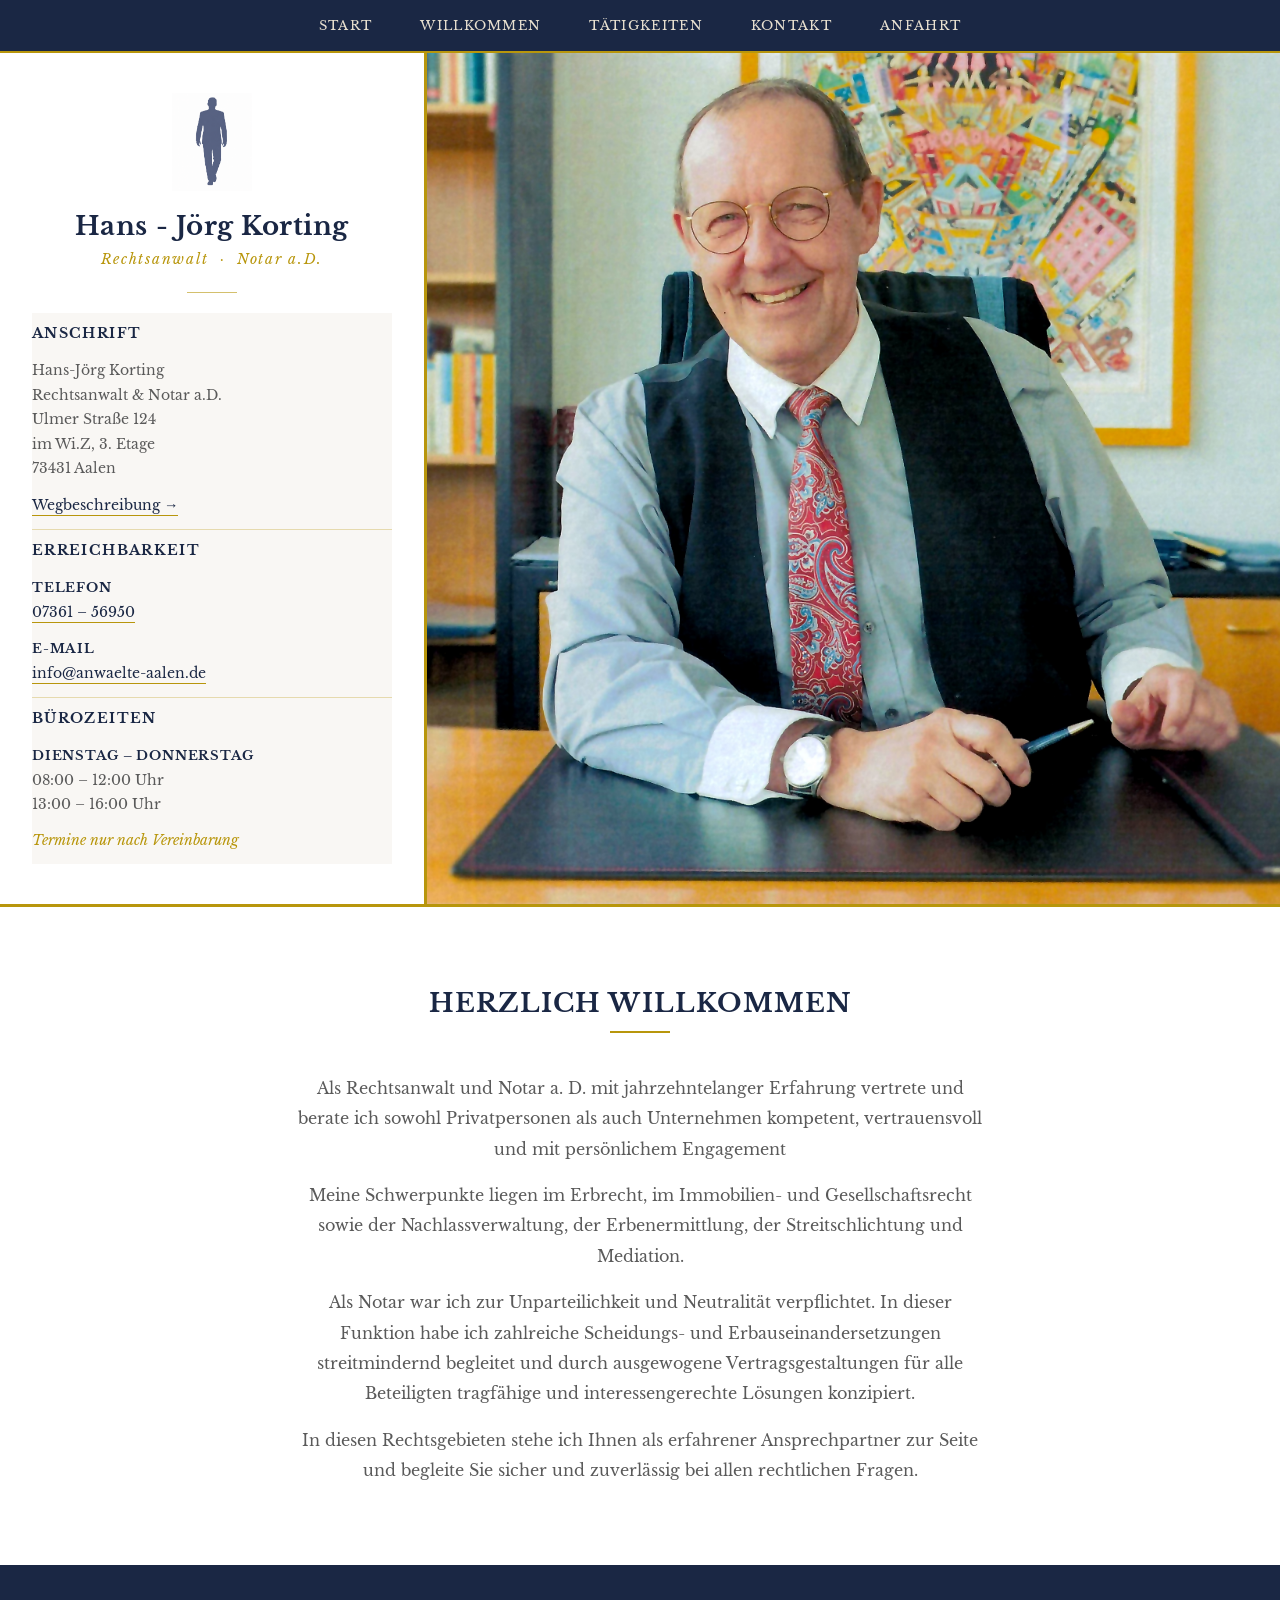
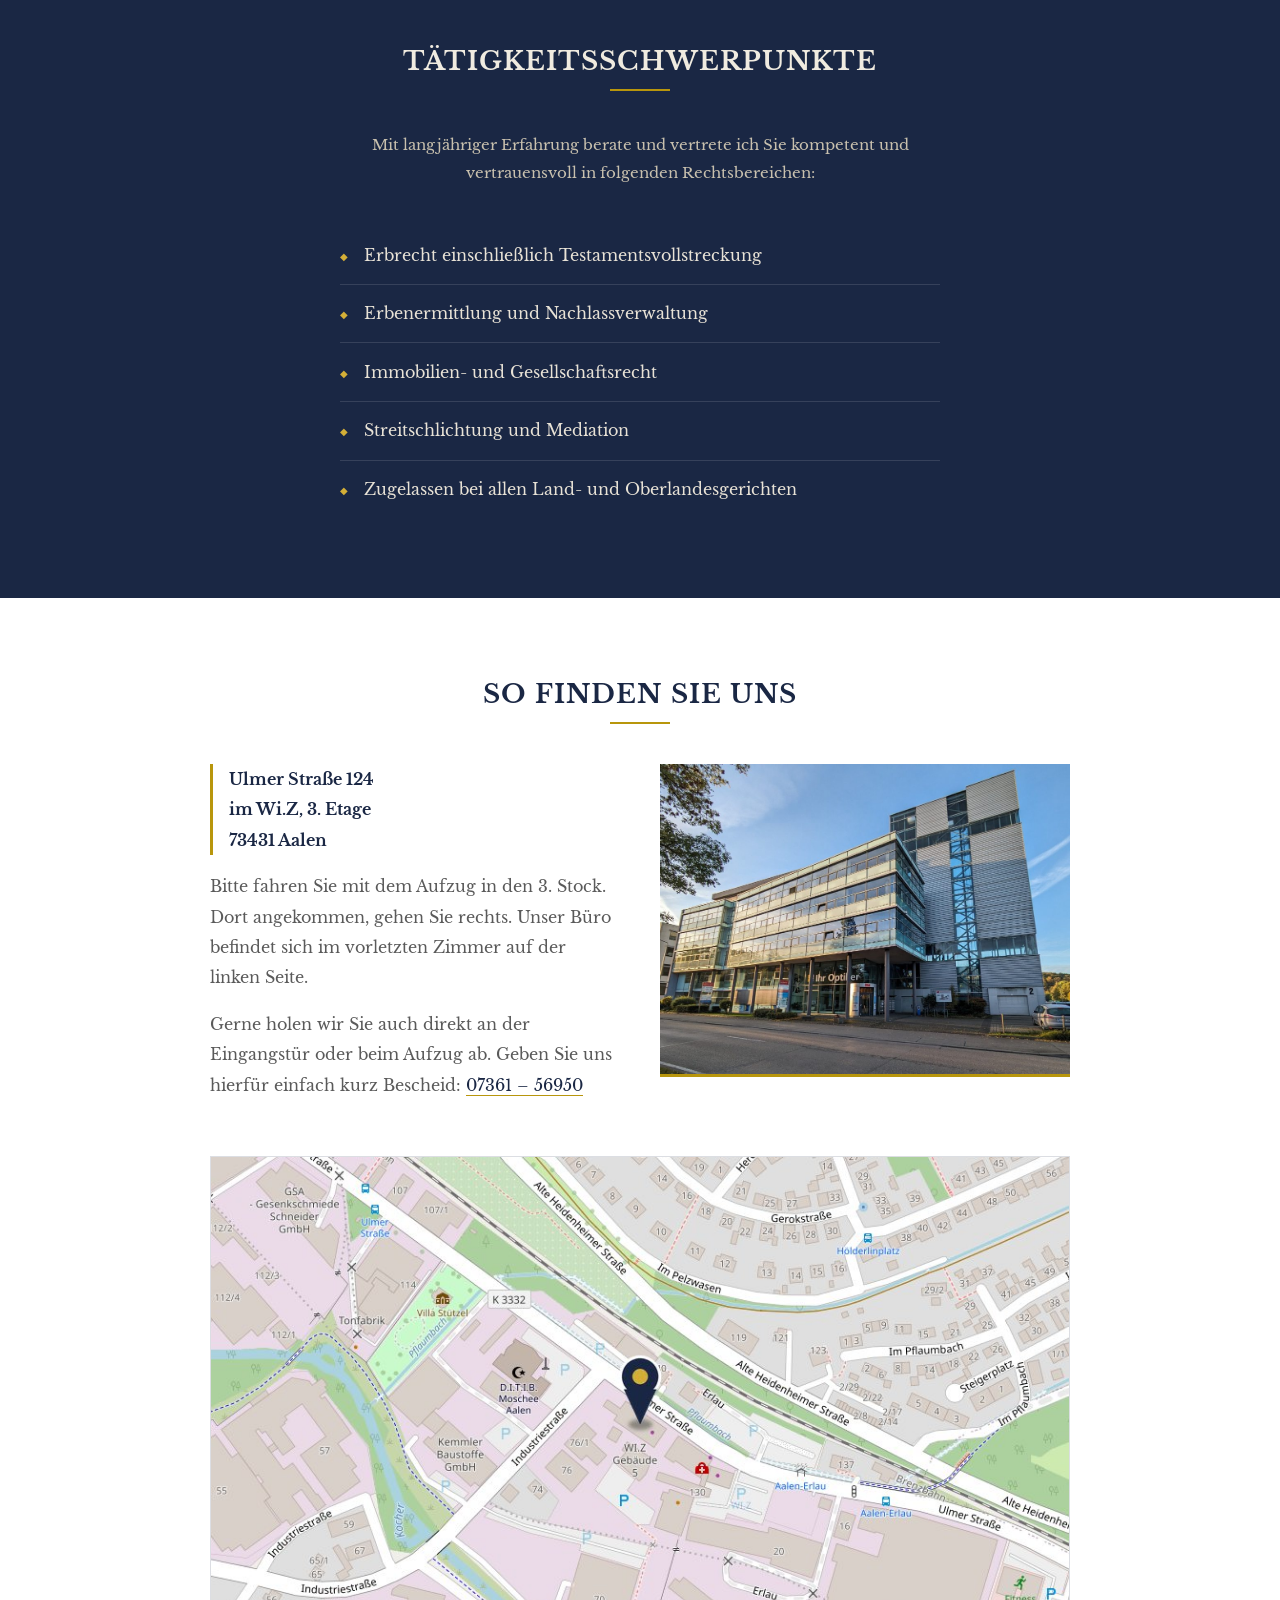
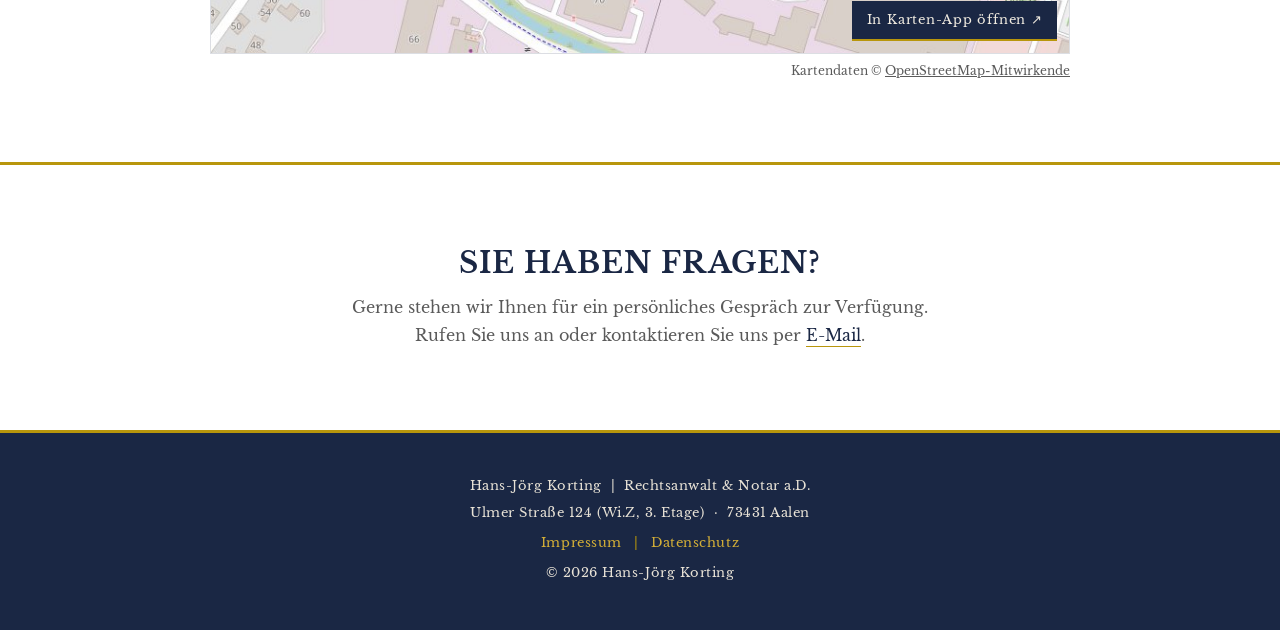
==== commit b496f1d6: "Use official spelling Wi.Z Co-Authored-By: Claude Opus 5.5 <noreply@anthropic.com>" ====
--- a/index.html
+++ b/index.html
@@ -57,7 +57,7 @@
               Hans-Jörg Korting<br>
               Rechtsanwalt &amp; Notar a.D.<br>
               Ulmer Straße 124<br>
-              im WiZ, 3. Etage<br>
+              im Wi.Z, 3. Etage<br>
               73431 Aalen
             </p>
             <p>
@@ -160,7 +160,7 @@
         <div class="anfahrt-text">
           <p class="anfahrt-adresse">
             Ulmer Straße 124<br>
-            im WiZ, 3. Etage<br>
+            im Wi.Z, 3. Etage<br>
             73431 Aalen
           </p>
           <p>
@@ -226,7 +226,7 @@
   <footer>
     <p>
       Hans-Jörg Korting &nbsp;|&nbsp; Rechtsanwalt &amp; Notar a.D.<br>
-      Ulmer Straße 124 (WiZ, 3. Etage)&nbsp;&nbsp;·&nbsp;&nbsp;73431 Aalen
+      Ulmer Straße 124 (Wi.Z, 3. Etage)&nbsp;&nbsp;·&nbsp;&nbsp;73431 Aalen
     </p>
     <p>
       <a href="impressum.html">Impressum</a>
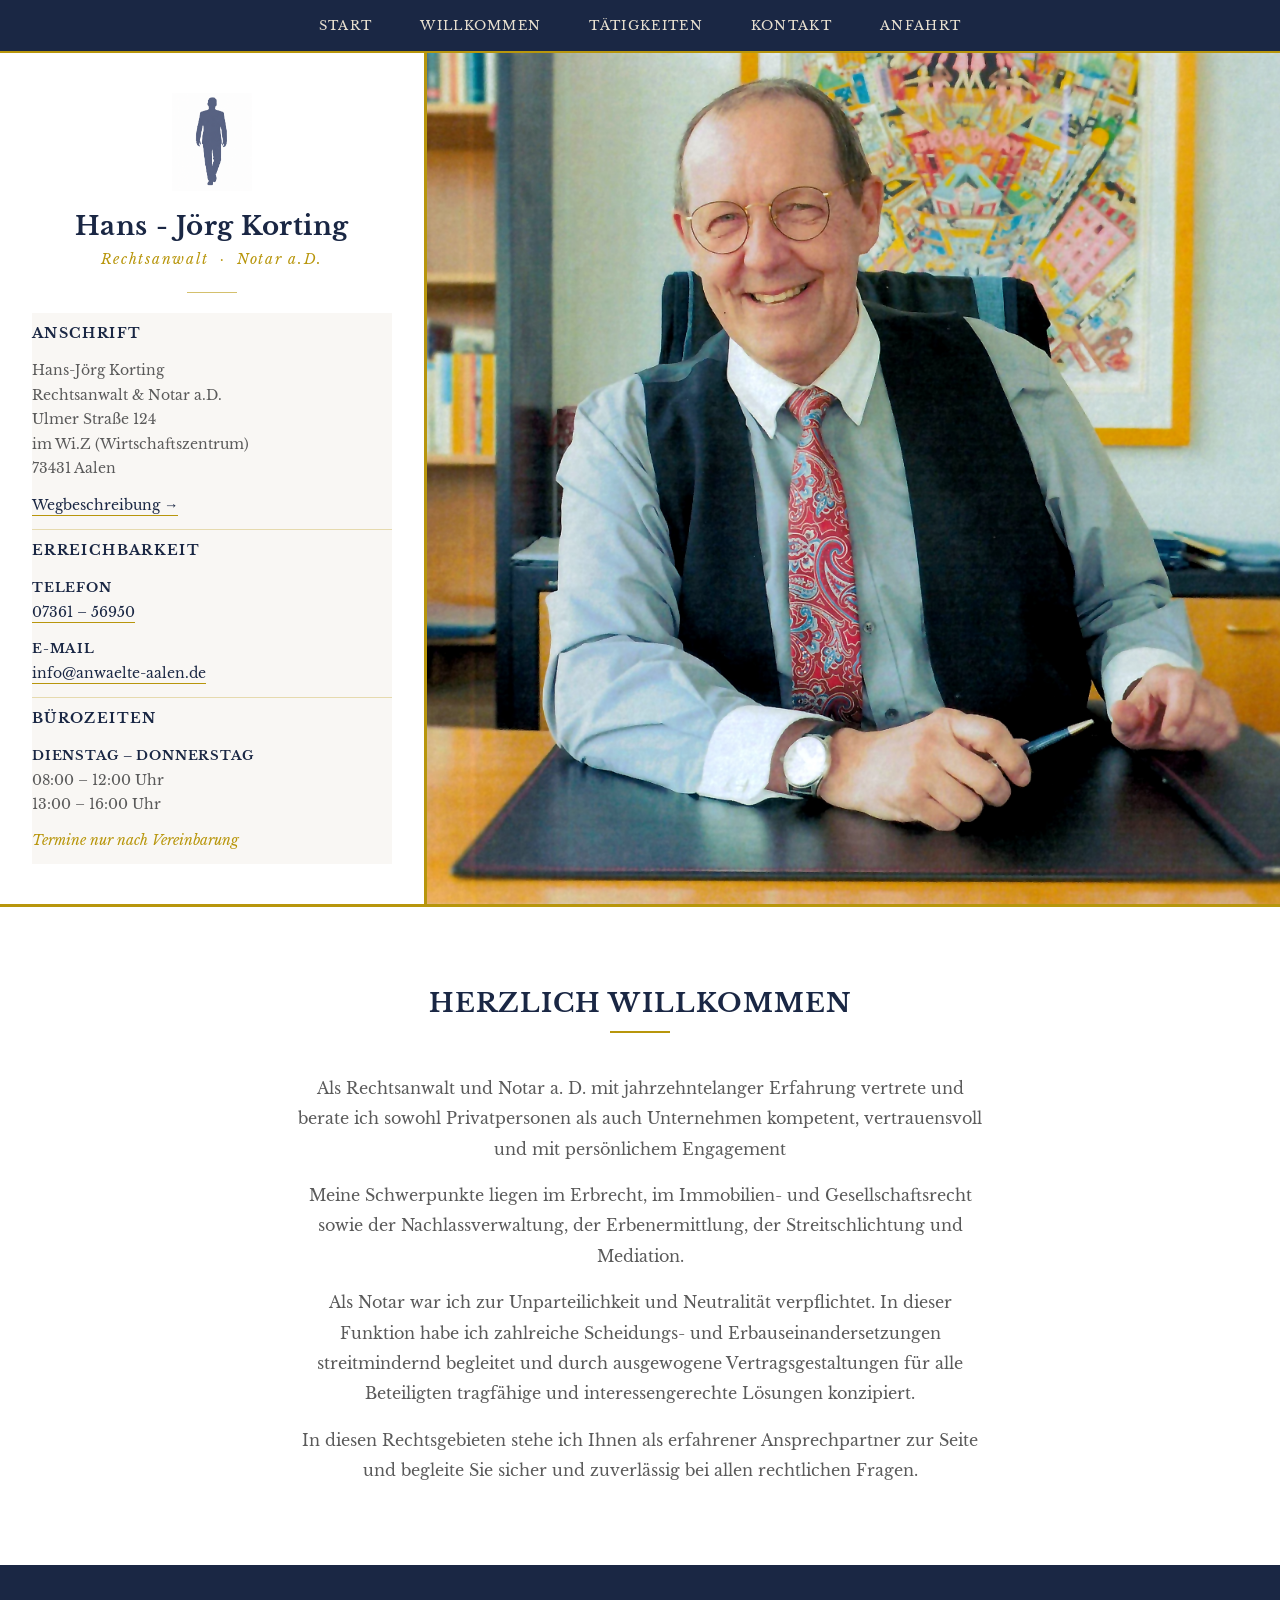
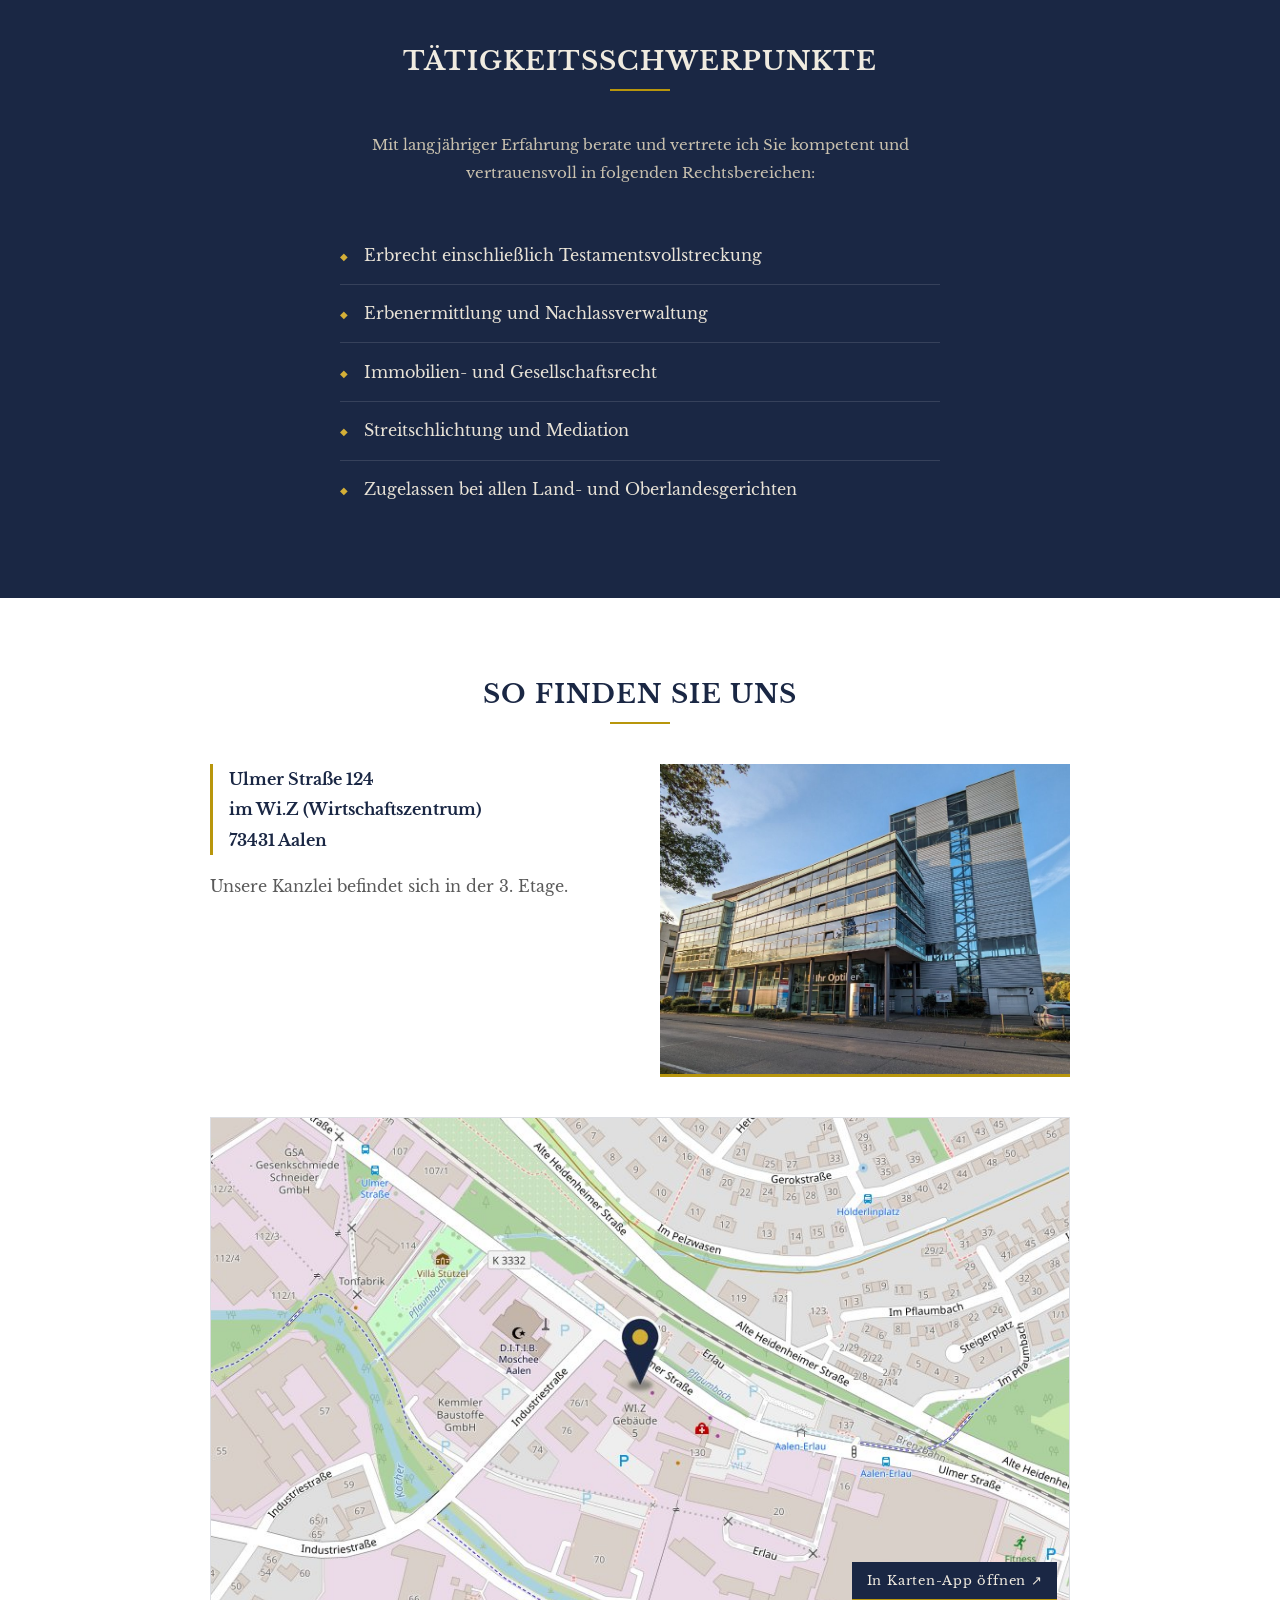
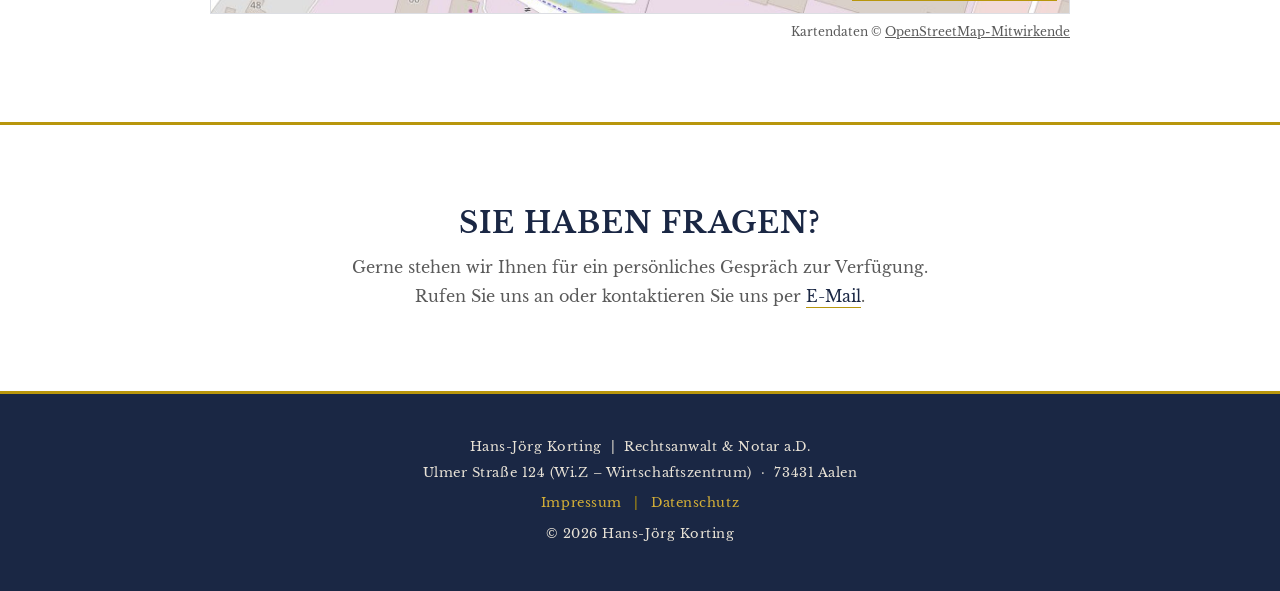
==== commit a19ef5b3: "Address: drop floor, add Wi.Z (Wirtschaftszentrum); shorten directions Co-Authored-By: Claude Opus 5" ====
--- a/index.html
+++ b/index.html
@@ -57,7 +57,7 @@
               Hans-Jörg Korting<br>
               Rechtsanwalt &amp; Notar a.D.<br>
               Ulmer Straße 124<br>
-              im Wi.Z, 3. Etage<br>
+              im Wi.Z (Wirtschaftszentrum)<br>
               73431 Aalen
             </p>
             <p>
@@ -160,18 +160,11 @@
         <div class="anfahrt-text">
           <p class="anfahrt-adresse">
             Ulmer Straße 124<br>
-            im Wi.Z, 3. Etage<br>
+            im Wi.Z (Wirtschaftszentrum)<br>
             73431 Aalen
           </p>
           <p>
-            Bitte fahren Sie mit dem Aufzug in den 3. Stock. Dort angekommen,
-            gehen Sie rechts. Unser Büro befindet sich im vorletzten Zimmer
-            auf der linken Seite.
-          </p>
-          <p>
-            Gerne holen wir Sie auch direkt an der Eingangstür oder beim Aufzug ab.
-            Geben Sie uns hierfür einfach kurz Bescheid:
-            <a href="tel:+4973615695">07361 &ndash; 56950</a>
+            Unsere Kanzlei befindet sich in der 3. Etage.
           </p>
         </div>
         <figure class="anfahrt-foto">
@@ -226,7 +219,7 @@
   <footer>
     <p>
       Hans-Jörg Korting &nbsp;|&nbsp; Rechtsanwalt &amp; Notar a.D.<br>
-      Ulmer Straße 124 (Wi.Z, 3. Etage)&nbsp;&nbsp;·&nbsp;&nbsp;73431 Aalen
+      Ulmer Straße 124 (Wi.Z – Wirtschaftszentrum)&nbsp;&nbsp;·&nbsp;&nbsp;73431 Aalen
     </p>
     <p>
       <a href="impressum.html">Impressum</a>
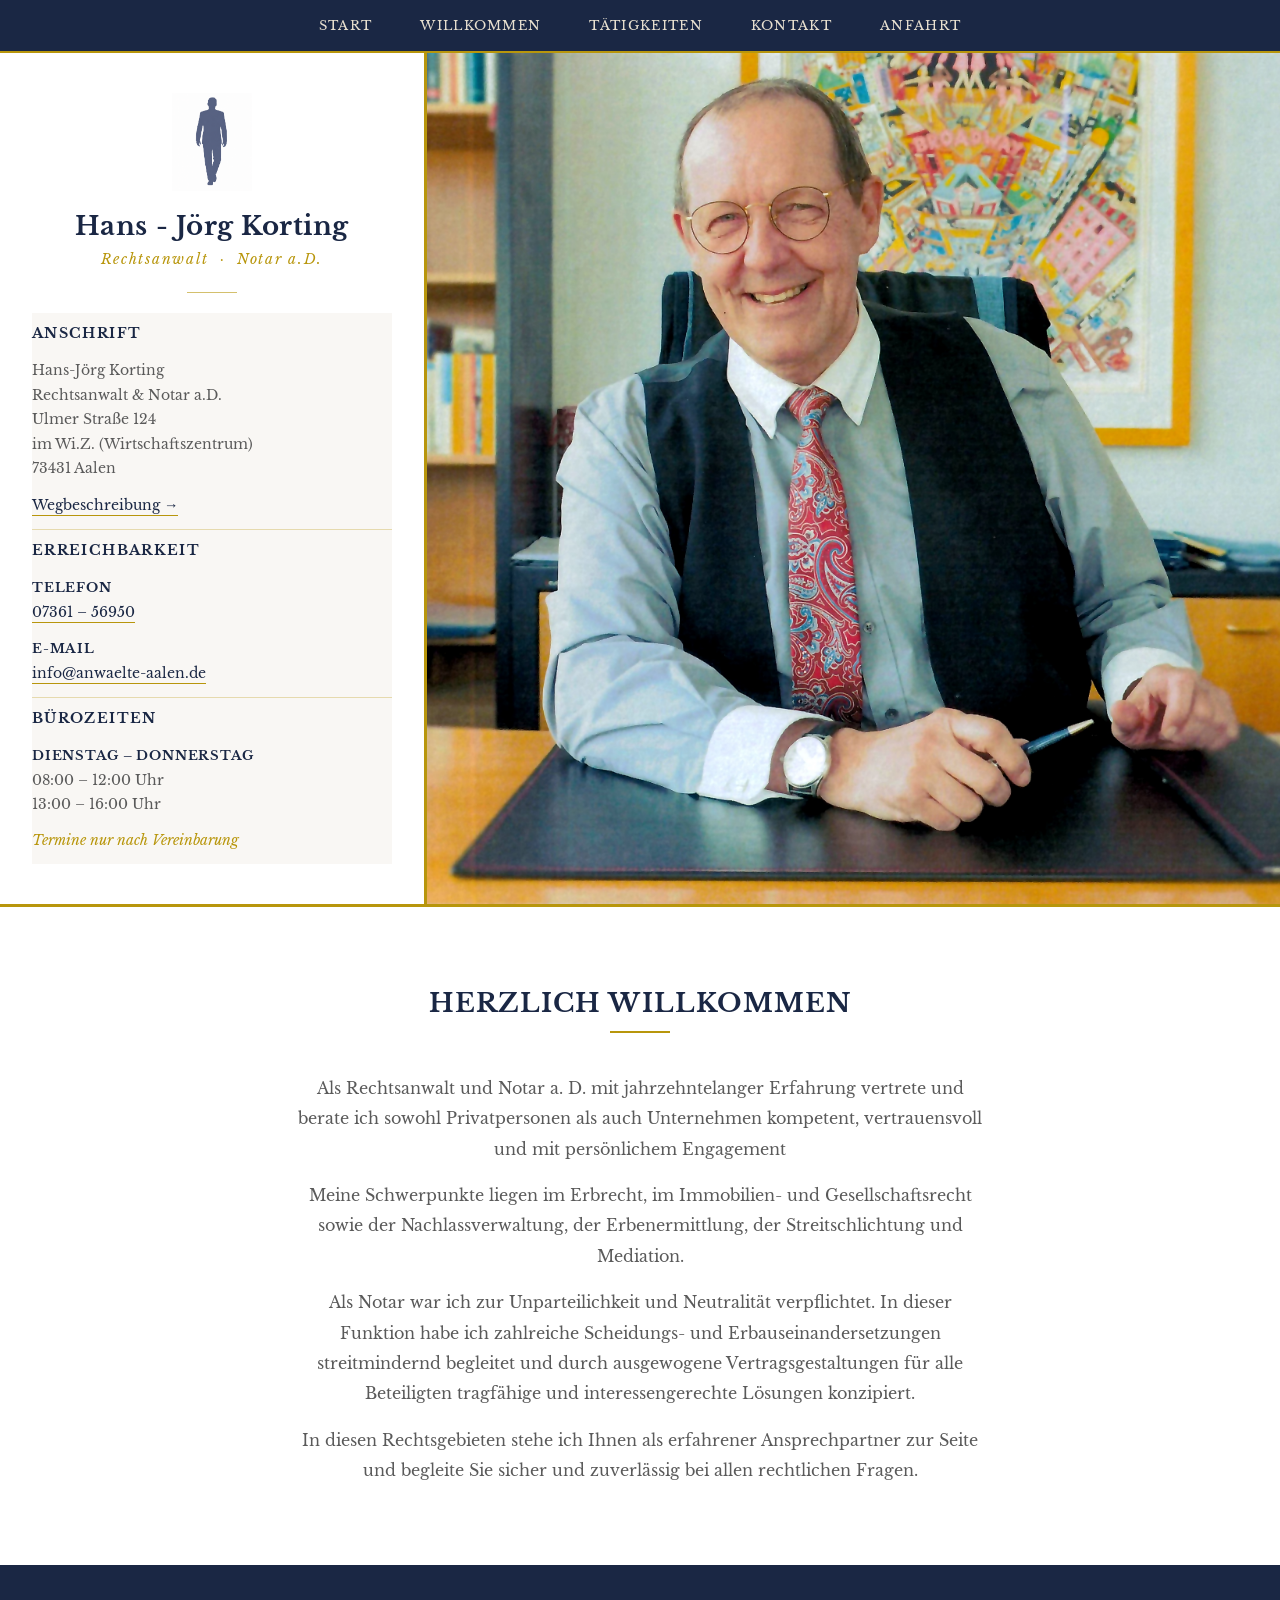
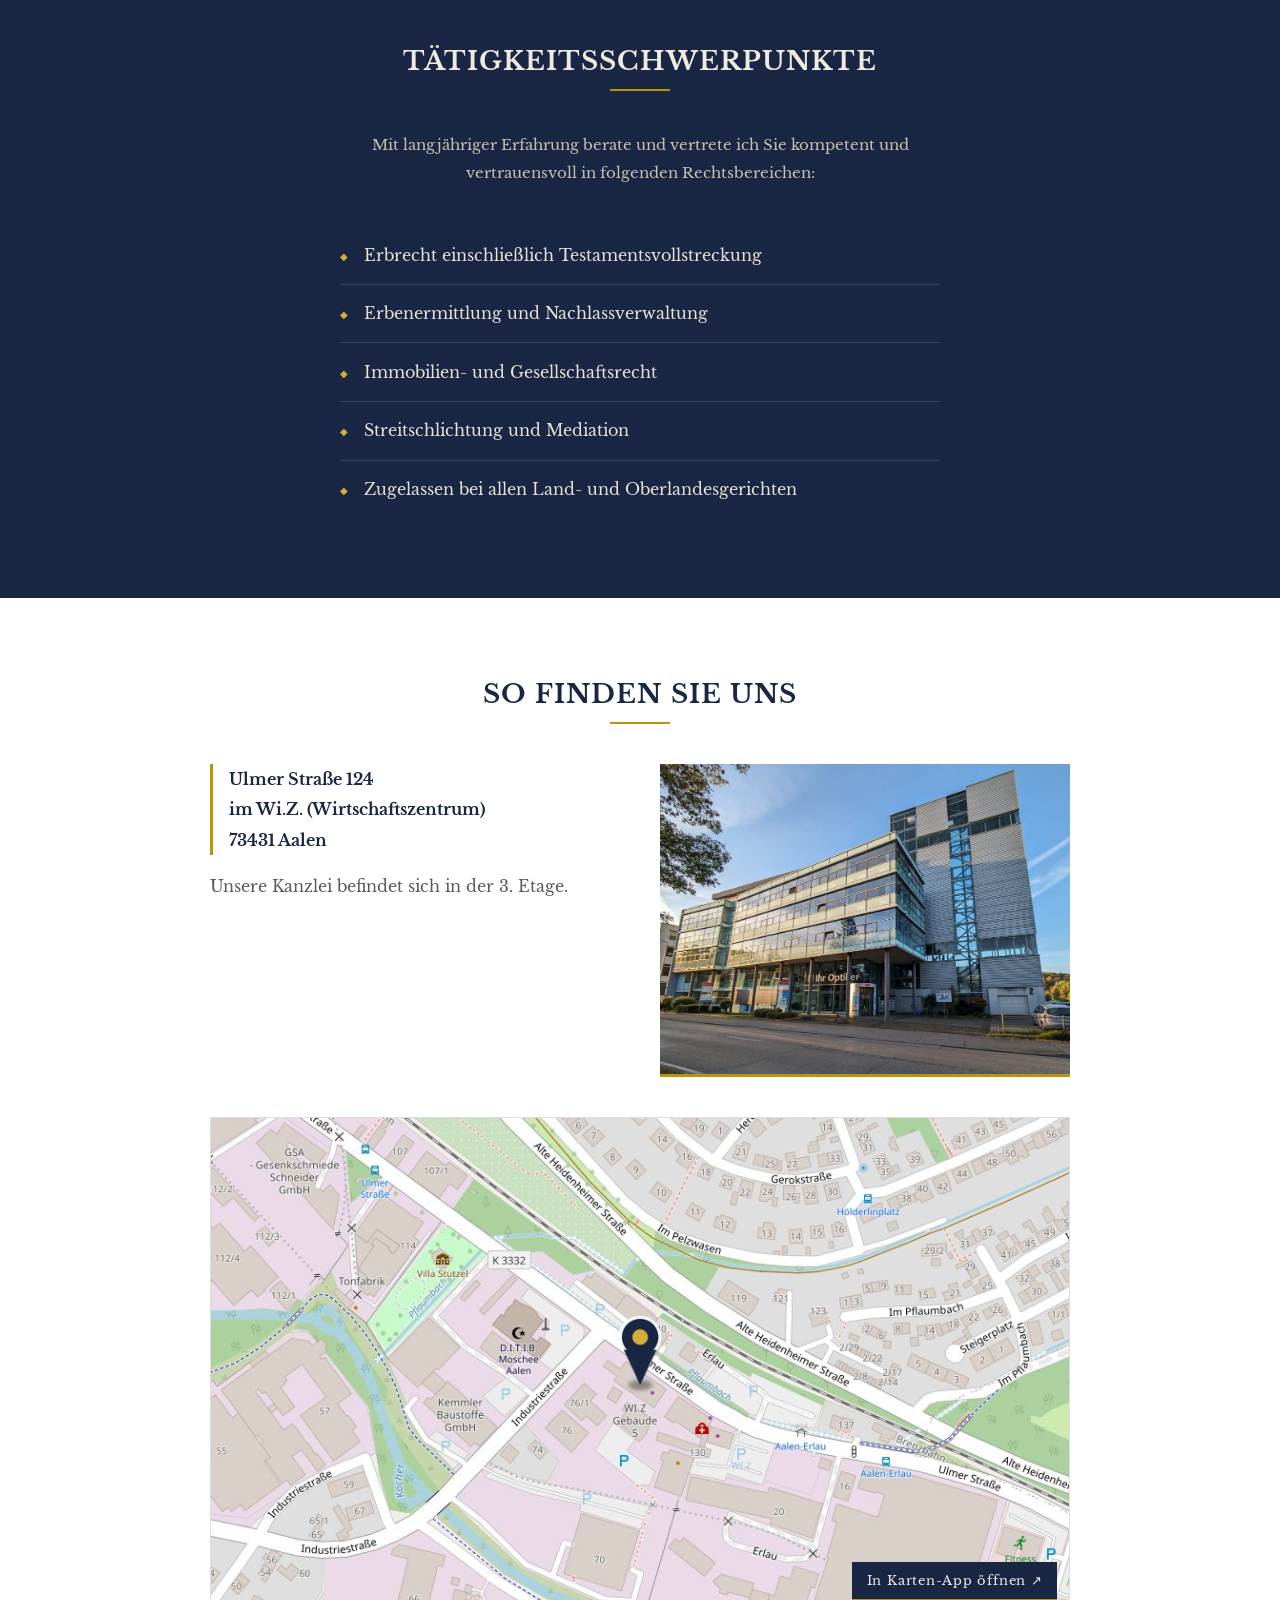
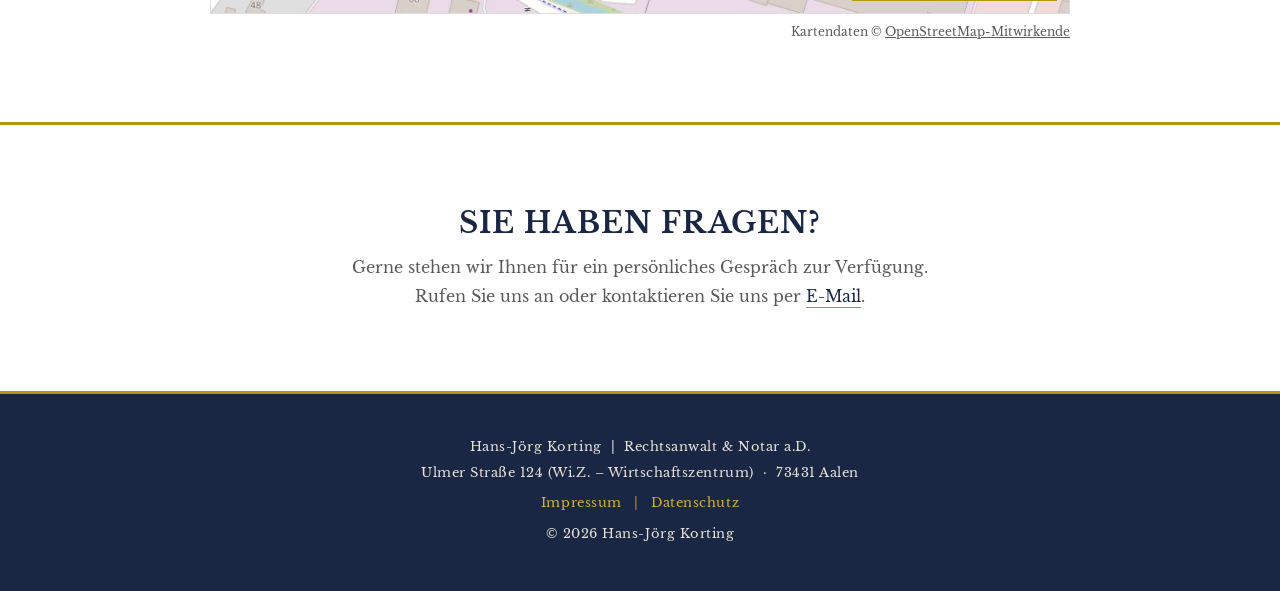
==== commit 84c238d6: "Use spelling Wi.Z. with trailing dot Co-Authored-By: Claude Opus 5.5 <noreply@anthropic.com>" ====
--- a/index.html
+++ b/index.html
@@ -57,7 +57,7 @@
               Hans-Jörg Korting<br>
               Rechtsanwalt &amp; Notar a.D.<br>
               Ulmer Straße 124<br>
-              im Wi.Z (Wirtschaftszentrum)<br>
+              im Wi.Z. (Wirtschaftszentrum)<br>
               73431 Aalen
             </p>
             <p>
@@ -160,7 +160,7 @@
         <div class="anfahrt-text">
           <p class="anfahrt-adresse">
             Ulmer Straße 124<br>
-            im Wi.Z (Wirtschaftszentrum)<br>
+            im Wi.Z. (Wirtschaftszentrum)<br>
             73431 Aalen
           </p>
           <p>
@@ -219,7 +219,7 @@
   <footer>
     <p>
       Hans-Jörg Korting &nbsp;|&nbsp; Rechtsanwalt &amp; Notar a.D.<br>
-      Ulmer Straße 124 (Wi.Z – Wirtschaftszentrum)&nbsp;&nbsp;·&nbsp;&nbsp;73431 Aalen
+      Ulmer Straße 124 (Wi.Z. – Wirtschaftszentrum)&nbsp;&nbsp;·&nbsp;&nbsp;73431 Aalen
     </p>
     <p>
       <a href="impressum.html">Impressum</a>
